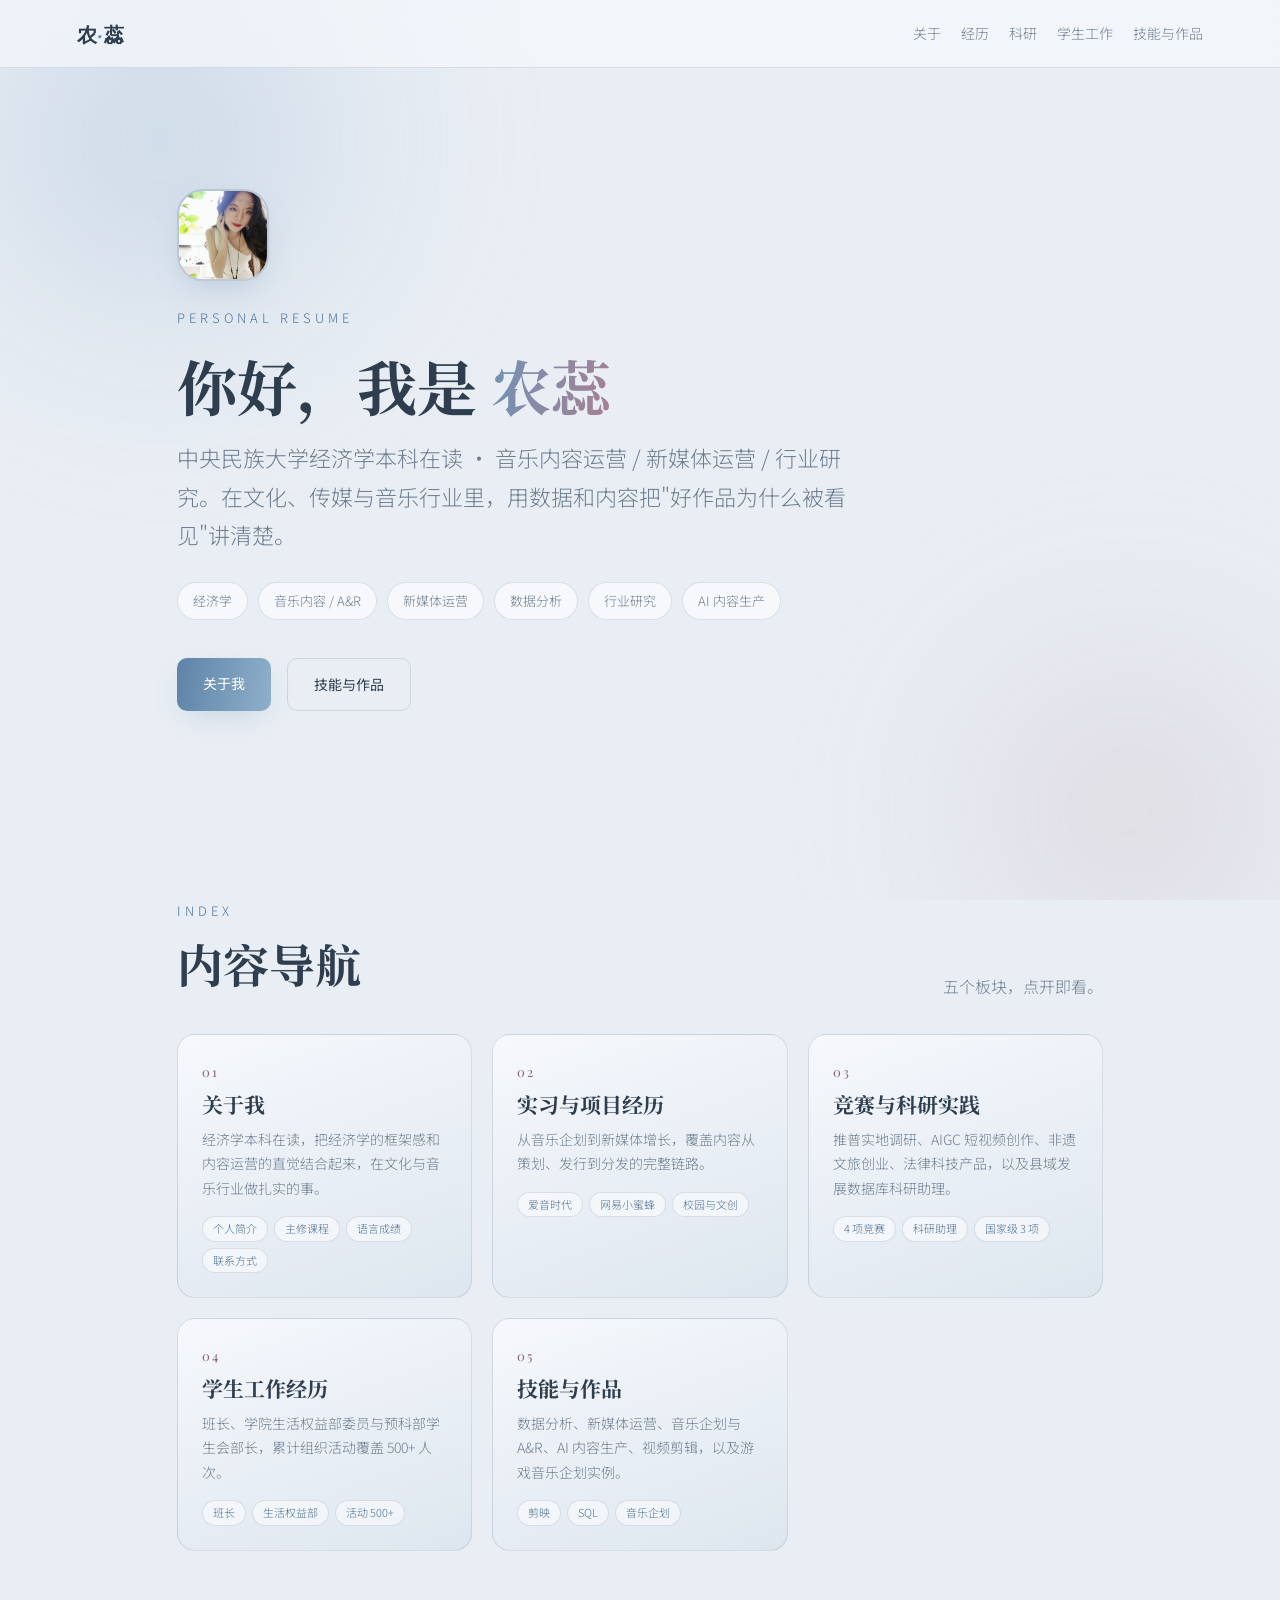
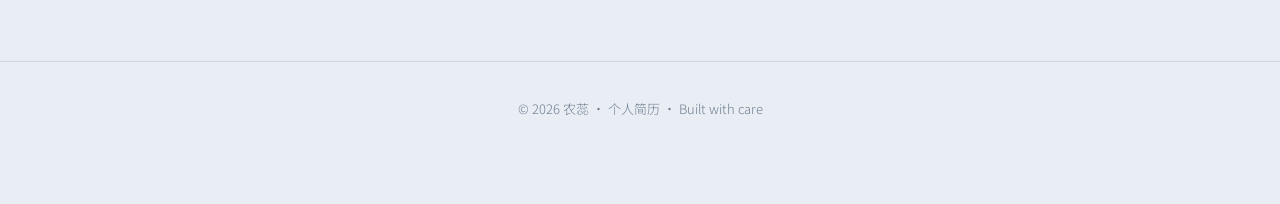
==== index.html @ e3fad0a9 "部署个人简历站 v2：5 板块多页面 + UI 修复（窄屏导航/对比度/WebP）" ====
<!DOCTYPE html>
<html lang="zh-CN">
<head>
<meta charset="UTF-8" />
<meta name="viewport" content="width=device-width, initial-scale=1.0" />
<title>农蕊 · 个人简历</title>
<meta name="description" content="农蕊的个人简历 — 经济学 / 音乐内容运营 / 新媒体与行业研究" />
<link rel="preconnect" href="https://fonts.googleapis.com" />
<link rel="preconnect" href="https://fonts.gstatic.com" crossorigin />
<link href="https://fonts.googleapis.com/css2?family=Playfair+Display:wght@600;700;800&family=Noto+Serif+SC:wght@500;700&family=Noto+Sans+SC:wght@300;400;500&display=swap" rel="stylesheet" />
<link rel="stylesheet" href="assets/style.css" />
</head>
<body>
<div class="bg-fx"><div class="blob a"></div><div class="blob b"></div></div>

<nav>
  <a class="brand" href="index.html">农<span>·</span>蕊</a>
  <div class="nav-links">
    <a href="about.html">关于</a>
    <a href="experience.html">经历</a>
    <a href="research.html">科研</a>
    <a href="student.html">学生工作</a>
    <a href="works.html">技能与作品</a>
  </div>
</nav>

<section class="hero" id="top">
  <div class="avatar"><img src="assets/avatar.jpg" alt="农蕊头像" width="92" height="92" fetchpriority="high" decoding="async" /></div>
  <div class="eyebrow">PERSONAL RESUME</div>
  <h1>你好，我是 <span class="grad">农蕊</span></h1>
  <p class="lead">中央民族大学经济学本科在读 · 音乐内容运营 / 新媒体运营 / 行业研究。在文化、传媒与音乐行业里，用数据和内容把"好作品为什么被看见"讲清楚。</p>
  <div class="tags">
    <span class="tag">经济学</span>
    <span class="tag">音乐内容 / A&amp;R</span>
    <span class="tag">新媒体运营</span>
    <span class="tag">数据分析</span>
    <span class="tag">行业研究</span>
    <span class="tag">AI 内容生产</span>
  </div>
  <div class="cta">
    <a class="btn primary" href="about.html">关于我</a>
    <a class="btn ghost" href="works.html">技能与作品</a>
  </div>
</section>

<div class="hub">
  <div class="section-top">
    <div>
      <div class="eyebrow">INDEX</div>
      <h2 class="section-title">内容导航</h2>
    </div>
    <p class="section-sub" style="margin:0;">五个板块，点开即看。</p>
  </div>

  <div class="hub-grid">
    <a class="hub-card" href="about.html">
      <div class="no">01</div>
      <h3>关于我</h3>
      <p>经济学本科在读，把经济学的框架感和内容运营的直觉结合起来，在文化与音乐行业做扎实的事。</p>
      <div class="mini"><span>个人简介</span><span>主修课程</span><span>语言成绩</span><span>联系方式</span></div>
    </a>
    <a class="hub-card" href="experience.html">
      <div class="no">02</div>
      <h3>实习与项目经历</h3>
      <p>从音乐企划到新媒体增长，覆盖内容从策划、发行到分发的完整链路。</p>
      <div class="mini"><span>爱音时代</span><span>网易小蜜蜂</span><span>校园与文创</span></div>
    </a>
    <a class="hub-card" href="research.html">
      <div class="no">03</div>
      <h3>竞赛与科研实践</h3>
      <p>推普实地调研、AIGC 短视频创作、非遗文旅创业、法律科技产品，以及县域发展数据库科研助理。</p>
      <div class="mini"><span>4 项竞赛</span><span>科研助理</span><span>国家级 3 项</span></div>
    </a>
    <a class="hub-card" href="student.html">
      <div class="no">04</div>
      <h3>学生工作经历</h3>
      <p>班长、学院生活权益部委员与预科部学生会部长，累计组织活动覆盖 500+ 人次。</p>
      <div class="mini"><span>班长</span><span>生活权益部</span><span>活动 500+</span></div>
    </a>
    <a class="hub-card" href="works.html">
      <div class="no">05</div>
      <h3>技能与作品</h3>
      <p>数据分析、新媒体运营、音乐企划与 A&amp;R、AI 内容生产、视频剪辑，以及游戏音乐企划实例。</p>
      <div class="mini"><span>剪映</span><span>SQL</span><span>音乐企划</span></div>
    </a>
  </div>
</div>

<footer>© <span id="year"></span> 农蕊 · 个人简历 · Built with care</footer>

<script>
  document.getElementById('year').textContent = new Date().getFullYear();
  const io = new IntersectionObserver((entries) => {
    entries.forEach(e => {
      if (e.isIntersecting) {
        e.target.classList.add('in');
        e.target.querySelectorAll('.bar i').forEach(b => b.style.width = b.dataset.w + '%');
        io.unobserve(e.target);
      }
    });
  }, { threshold: 0.12 });
  document.querySelectorAll('.reveal').forEach(el => io.observe(el));
</script>
</body>
</html>
---- assets/style.css ----
:root {
  --bg: #e9eef4;
  --bg-2: #dde6ef;
  --surface: #f6f8fc;
  --surface-2: #e6eef5;
  --line: rgba(70, 95, 120, 0.16);
  --text: #2f3e4e;
  --muted: #6e7e90;
  --accent: #6f93b4;
  --accent-2: #a87f93;
  /* 小字专用加深色：与浅底对比 ≥4.5:1（WCAG AA），只用于 ≤14px 的文字 */
  --accent-ink: #4f7395;
  --accent-2-ink: #8a6379;
  --glow: rgba(111, 147, 180, 0.35);
  --maxw: 1080px;
}
* { box-sizing: border-box; margin: 0; padding: 0; }
html { scroll-behavior: smooth; }
body {
  font-family: "Noto Sans SC", system-ui, -apple-system, "Segoe UI", sans-serif;
  background: var(--bg);
  color: var(--text);
  line-height: 1.75;
  font-weight: 300;
  overflow-x: hidden;
}
::selection { background: var(--accent); color: #ffffff; }
noscript .reveal { opacity: 1 !important; transform: none !important; }

.bg-fx { position: fixed; inset: 0; z-index: -1; overflow: hidden; }
.blob { position: absolute; border-radius: 50%; filter: blur(90px); opacity: 0.5; }
.blob.a { width: 520px; height: 520px; background: radial-gradient(circle, #9db8d4, transparent 70%); top: -120px; left: -100px; animation: float1 16s ease-in-out infinite; }
.blob.b { width: 460px; height: 460px; background: radial-gradient(circle, #cbb4c0, transparent 70%); bottom: -140px; right: -80px; opacity: 0.45; animation: float2 19s ease-in-out infinite; }
@keyframes float1 { 0%,100% { transform: translate(0,0); } 50% { transform: translate(60px, 40px); } }
@keyframes float2 { 0%,100% { transform: translate(0,0); } 50% { transform: translate(-50px, -40px); } }

nav {
  position: fixed; top: 0; left: 0; right: 0; z-index: 50;
  display: flex; align-items: center; justify-content: space-between;
  padding: 16px 6vw; backdrop-filter: blur(14px);
  background: rgba(246, 248, 252, 0.7); border-bottom: 1px solid var(--line);
}
.brand { font-family: "Playfair Display", serif; font-weight: 700; font-size: 20px; letter-spacing: 0.5px; text-decoration: none; color: var(--text); }
.brand span { color: var(--accent); }
.nav-links { display: flex; gap: 20px; flex-wrap: wrap; }
.nav-links a { color: var(--muted); text-decoration: none; font-size: 14px; transition: color .25s; }
.nav-links a:hover { color: var(--text); }
.nav-links a.active { color: var(--accent-ink); font-weight: 500; }

section { padding: 100px 6vw; max-width: var(--maxw); margin: 0 auto; }
.eyebrow { font-size: 13px; letter-spacing: 4px; text-transform: uppercase; color: var(--accent-ink); margin-bottom: 14px; }
h1, h2, h3 { font-family: "Playfair Display", "Noto Serif SC", serif; font-weight: 700; line-height: 1.2; }

.hero { min-height: 100vh; display: flex; flex-direction: column; justify-content: center; max-width: var(--maxw); }
.hero .avatar {
  width: 92px; height: 92px; border-radius: 26px; overflow: hidden;
  margin-bottom: 26px; box-shadow: 0 12px 30px -10px var(--glow);
  border: 2px solid rgba(70,95,120,0.2);
}
.hero .avatar img { width: 100%; height: 100%; object-fit: cover; display: block; }
.hero h1 { font-size: clamp(38px, 5.5vw, 60px); margin: 6px 0 16px; }
.hero h1 .grad { background: linear-gradient(100deg, var(--accent), var(--accent-2)); -webkit-background-clip: text; background-clip: text; color: transparent; }
.hero .lead { font-size: clamp(16px, 2.4vw, 22px); color: var(--muted); max-width: 680px; }
.hero .tags { display: flex; flex-wrap: wrap; gap: 10px; margin-top: 28px; }
.tag { border: 1px solid var(--line); padding: 7px 15px; border-radius: 999px; font-size: 13px; color: var(--muted); background: var(--surface); }
.cta { margin-top: 38px; display: flex; gap: 16px; flex-wrap: wrap; }
.btn { padding: 13px 26px; border-radius: 10px; text-decoration: none; font-size: 14px; font-weight: 400; transition: transform .2s, box-shadow .2s; display: inline-block; }
.btn.primary { background: linear-gradient(100deg, #5d83a6, #8fb0cc); color: #ffffff; box-shadow: 0 10px 30px -10px var(--glow); }
.btn.primary:hover { transform: translateY(-2px); box-shadow: 0 16px 40px -12px var(--glow); }
.btn.ghost { border: 1px solid var(--line); color: var(--text); }
.btn.ghost:hover { border-color: var(--accent); }

h2.section-title { font-size: clamp(30px, 5vw, 46px); margin-bottom: 8px; }
.section-sub { color: var(--muted); margin-bottom: 44px; max-width: 660px; }

/* ---------- 子页面容器 ---------- */
.inner { padding: 128px 6vw 100px; }
.inner-head { max-width: 780px; margin-bottom: 48px; }
.back-home { display: inline-flex; align-items: center; gap: 8px; margin-bottom: 26px; font-size: 13px; color: var(--muted); text-decoration: none; }
.back-home:hover { color: var(--accent-ink); }

/* ---------- 主界面入口卡片 ---------- */
.hub {
  max-width: var(--maxw); margin: 0 auto; padding: 0 6vw 110px;
}
.hub .section-top { display: flex; align-items: flex-end; justify-content: space-between; gap: 20px; flex-wrap: wrap; margin-bottom: 34px; }
.hub-grid { display: grid; grid-template-columns: repeat(auto-fill, minmax(285px, 1fr)); gap: 20px; }
.hub-card {
  display: block; text-decoration: none; color: inherit;
  background: linear-gradient(160deg, var(--surface), var(--bg-2));
  border: 1px solid var(--line); border-radius: 18px; padding: 26px 24px 24px;
  transition: transform .28s cubic-bezier(.2,.7,.3,1), border-color .28s, box-shadow .28s;
  position: relative; overflow: hidden;
}
.hub-card::after {
  content: "→"; position: absolute; right: 22px; top: 22px;
  color: var(--accent); font-size: 20px; opacity: 0; transform: translateX(-8px);
  transition: opacity .28s, transform .28s;
}
.hub-card:hover { transform: translateY(-6px); border-color: var(--accent); box-shadow: 0 20px 44px -26px var(--glow); }
.hub-card:hover::after { opacity: 1; transform: translateX(0); }
.hub-card .no { font-family: "Playfair Display", serif; font-size: 13px; color: var(--accent-2-ink); letter-spacing: 2px; }
.hub-card h3 { font-size: 21px; margin: 8px 0 10px; }
.hub-card p { font-size: 14px; color: var(--muted); }
.hub-card .mini { display: flex; gap: 6px; flex-wrap: wrap; margin-top: 16px; }
.hub-card .mini span { font-size: 11px; color: var(--accent-ink); border: 1px solid var(--line); padding: 2px 10px; border-radius: 999px; background: rgba(255,255,255,.5); }

/* ---------- 关于 ---------- */
.about-grid { display: grid; grid-template-columns: 1.5fr 1fr; gap: 40px; align-items: start; }
.about-grid p { color: var(--text); }
.about-grid p + p { margin-top: 16px; }
.stat-card { background: var(--surface); border: 1px solid var(--line); border-radius: 16px; padding: 24px; }
.stat { display: flex; justify-content: space-between; padding: 12px 0; border-bottom: 1px solid var(--line); gap: 12px; }
.stat:last-child { border-bottom: none; }
.stat .k { color: var(--muted); font-size: 14px; white-space: nowrap; }
.stat .v { font-weight: 500; text-align: right; }

/* ---------- 通用小标题 / 行动条 ---------- */
.block-title { font-family: "Playfair Display", "Noto Serif SC", serif; font-size: clamp(20px, 2.6vw, 26px); font-weight: 700; margin: 56px 0 18px; }
.links { display: flex; gap: 16px; flex-wrap: wrap; margin-top: 20px; }
.line { color: var(--muted); font-size: 14px; margin-top: 18px; }

/* ---------- 时间线 ---------- */
.timeline { position: relative; padding-left: 28px; }
.timeline::before { content: ""; position: absolute; left: 7px; top: 6px; bottom: 6px; width: 2px; background: linear-gradient(var(--accent), transparent); }
.item { position: relative; padding-bottom: 34px; }
.item::before { content: ""; position: absolute; left: -25px; top: 6px; width: 12px; height: 12px; border-radius: 50%; background: var(--accent); box-shadow: 0 0 0 4px var(--bg); }
.item .meta { color: var(--accent-2-ink); font-size: 13px; letter-spacing: 1px; }
.item h3 { font-size: 21px; margin: 6px 0 2px; }
.item .org { color: var(--muted); font-size: 14px; margin-bottom: 12px; }
.item ul { list-style: none; }
.item ul li { color: var(--text); font-size: 15px; padding-left: 18px; position: relative; margin-bottom: 8px; }
.item ul li::before { content: "▹"; position: absolute; left: 0; color: var(--accent); }

.pill-row { display: flex; gap: 8px; flex-wrap: wrap; margin-top: 12px; }
.pill { font-size: 12px; color: var(--accent-2-ink); border: 1px solid var(--line); padding: 3px 12px; border-radius: 999px; }

/* ---------- 作品展示 ---------- */
.work-show { margin-top: 16px; }
.work-gallery { display: grid; grid-template-columns: repeat(3, 1fr); gap: 10px; }
.work-gallery img { width: 100%; height: 130px; object-fit: cover; border-radius: 10px; border: 1px solid var(--line); cursor: zoom-in; transition: transform .25s, border-color .25s; }
.work-gallery img:hover { transform: scale(1.04); border-color: var(--accent); }
.work-file { display: inline-flex; align-items: center; gap: 8px; margin-top: 12px; padding: 10px 18px; border: 1px solid var(--line); border-radius: 10px; color: var(--text); text-decoration: none; font-size: 14px; transition: border-color .25s, transform .2s, box-shadow .25s; }
.work-file:hover { border-color: var(--accent); transform: translateY(-2px); box-shadow: 0 10px 24px -12px var(--glow); }
.work-file .ic { font-size: 18px; color: var(--accent); }
.work-video { width: 100%; max-width: 380px; border-radius: 12px; border: 1px solid var(--line); margin-top: 12px; display: block; }
.work-cap { color: var(--muted); font-size: 13px; margin-top: 8px; }

.proj-grid { display: grid; grid-template-columns: repeat(2, 1fr); gap: 20px; }
.proj { background: linear-gradient(160deg, var(--surface), var(--bg-2)); border: 1px solid var(--line); border-radius: 16px; padding: 24px; transition: transform .25s, border-color .25s; }
.proj:hover { transform: translateY(-4px); border-color: var(--accent); }
.proj h3 { font-size: 19px; margin-bottom: 10px; }
.proj p { color: var(--text); font-size: 14px; }

.skill-grid { display: grid; grid-template-columns: repeat(2, 1fr); gap: 22px; }
.skill { background: var(--surface); border: 1px solid var(--line); border-radius: 14px; padding: 20px; }
.skill .top { display: flex; justify-content: space-between; margin-bottom: 12px; gap: 10px; }
.skill .top b { font-weight: 500; }
.skill .top span { color: var(--accent-ink); font-size: 13px; white-space: nowrap; }
.bar { height: 7px; border-radius: 999px; background: var(--surface-2); overflow: hidden; }
.bar i { display: block; height: 100%; width: 0; border-radius: 999px; background: linear-gradient(90deg, var(--accent), var(--accent-2)); transition: width 1.2s ease; }

.awards { display: grid; grid-template-columns: repeat(3, 1fr); gap: 18px; }
.award { background: var(--surface); border: 1px solid var(--line); border-radius: 14px; padding: 22px; }
.award .t { color: var(--accent-2-ink); font-size: 12px; letter-spacing: 1px; margin-bottom: 8px; }
.award p { font-size: 15px; color: var(--text); }

.contact { text-align: center; }
.contact h2 { font-size: clamp(32px, 6vw, 56px); }
.contact .links { display: flex; gap: 16px; justify-content: center; flex-wrap: wrap; margin-top: 30px; }
.contact .line { color: var(--muted); margin-top: 18px; font-size: 14px; }

footer { text-align: center; padding: 36px 24px 84px; color: var(--muted); font-size: 13px; border-top: 1px solid var(--line); }

.reveal { opacity: 0; transform: translateY(26px); transition: opacity .7s ease, transform .7s ease; }
.reveal.in { opacity: 1; transform: none; }

@media (max-width: 820px) {
  /* 窄屏：顶部导航变底部标签条，五个板块随时可跳，不用只靠「返回主界面」 */
  .nav-links {
    display: flex;
    position: fixed;
    left: 0; right: 0; bottom: 0;
    gap: 4px;
    padding: 8px 6px calc(8px + env(safe-area-inset-bottom, 0px));
    background: rgba(246, 248, 252, 0.94);
    backdrop-filter: blur(14px);
    border-top: 1px solid var(--line);
  }
  .nav-links a { flex: 1; text-align: center; font-size: 11px; padding: 6px 2px; }
  .about-grid, .skill-grid, .proj-grid, .awards { grid-template-columns: 1fr; }
  section { padding: 80px 7vw; }
  .inner { padding: 104px 7vw 80px; }
  .hero { min-height: 88vh; }
}

/* 系统开启「减少动态效果」时，关掉浮动、入场位移与进度条过渡 */
@media (prefers-reduced-motion: reduce) {
  .blob { animation: none; }
  .bar i, .btn, .hub-card, .proj, .work-gallery img { transition: none; }
  .reveal { opacity: 1; transform: none; transition: none; }
  .btn.primary:hover, .hub-card:hover, .proj:hover { transform: none; }
  html { scroll-behavior: auto; }
}
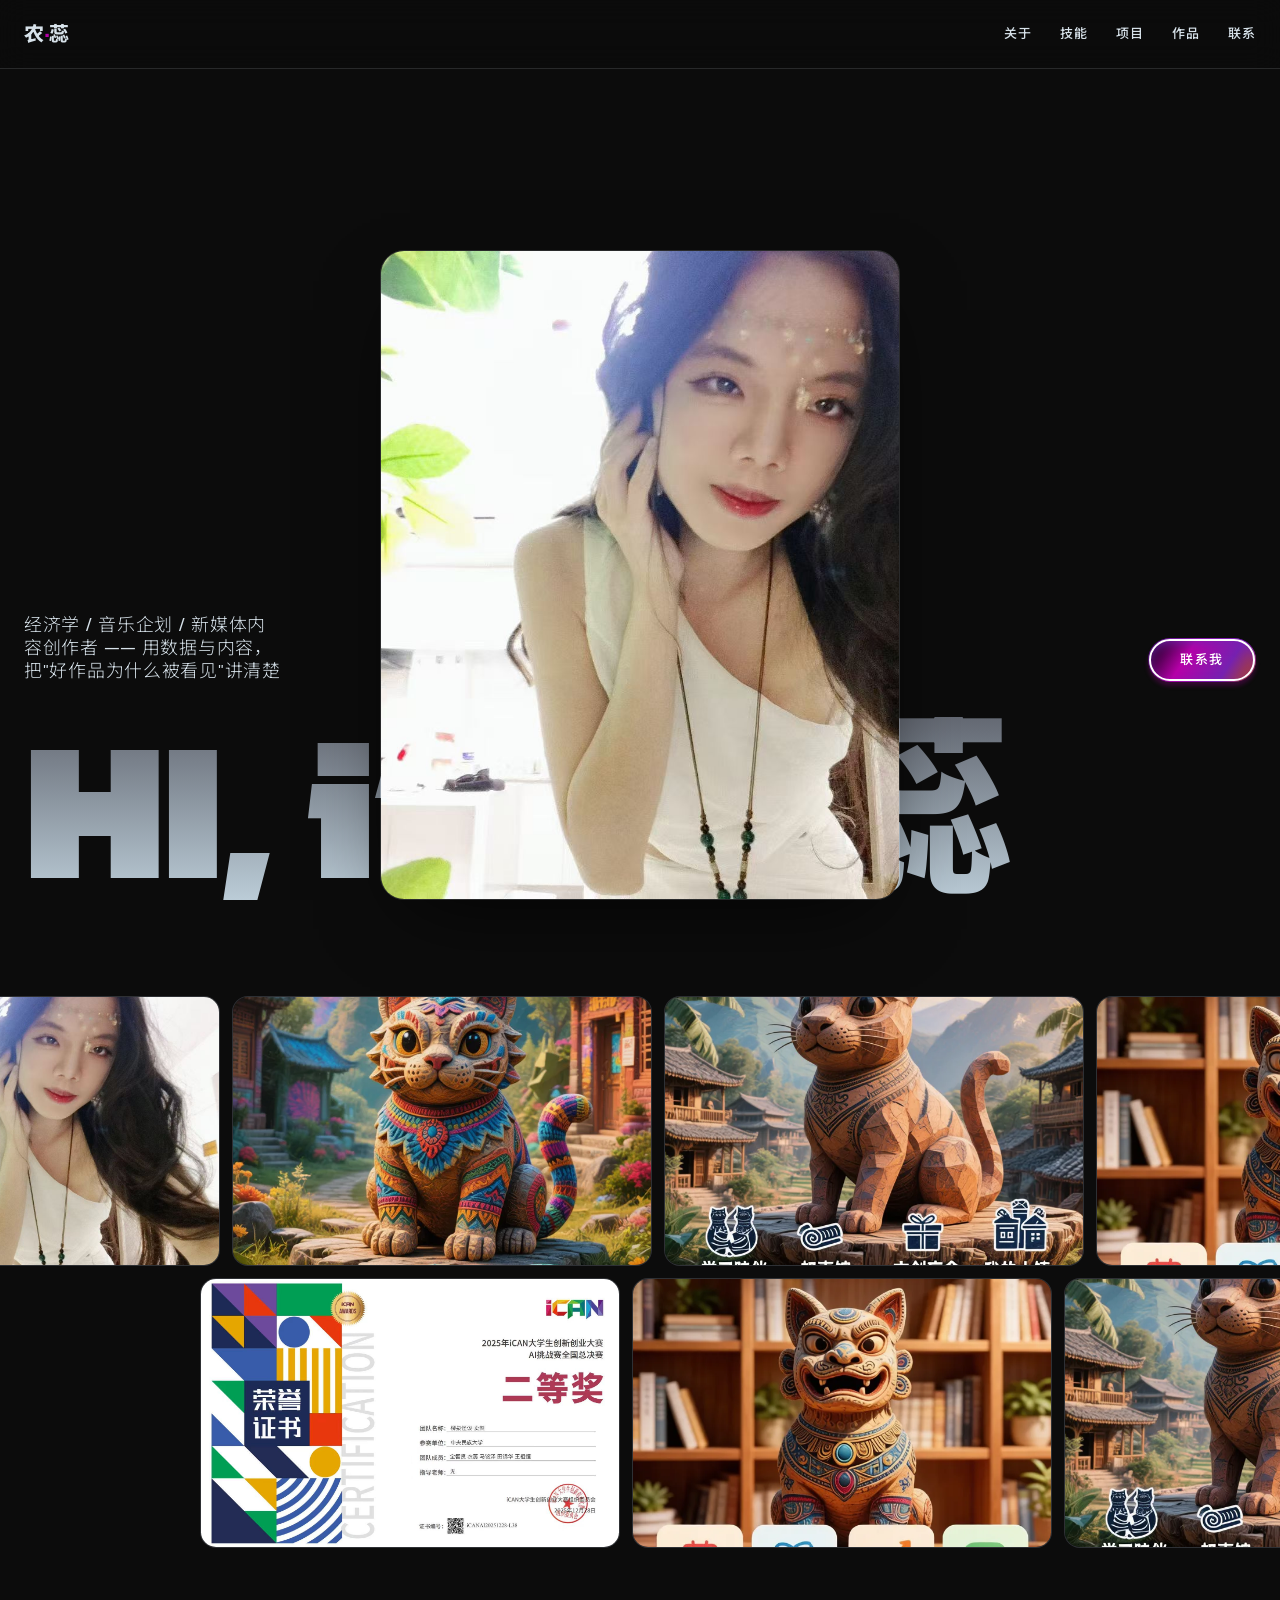
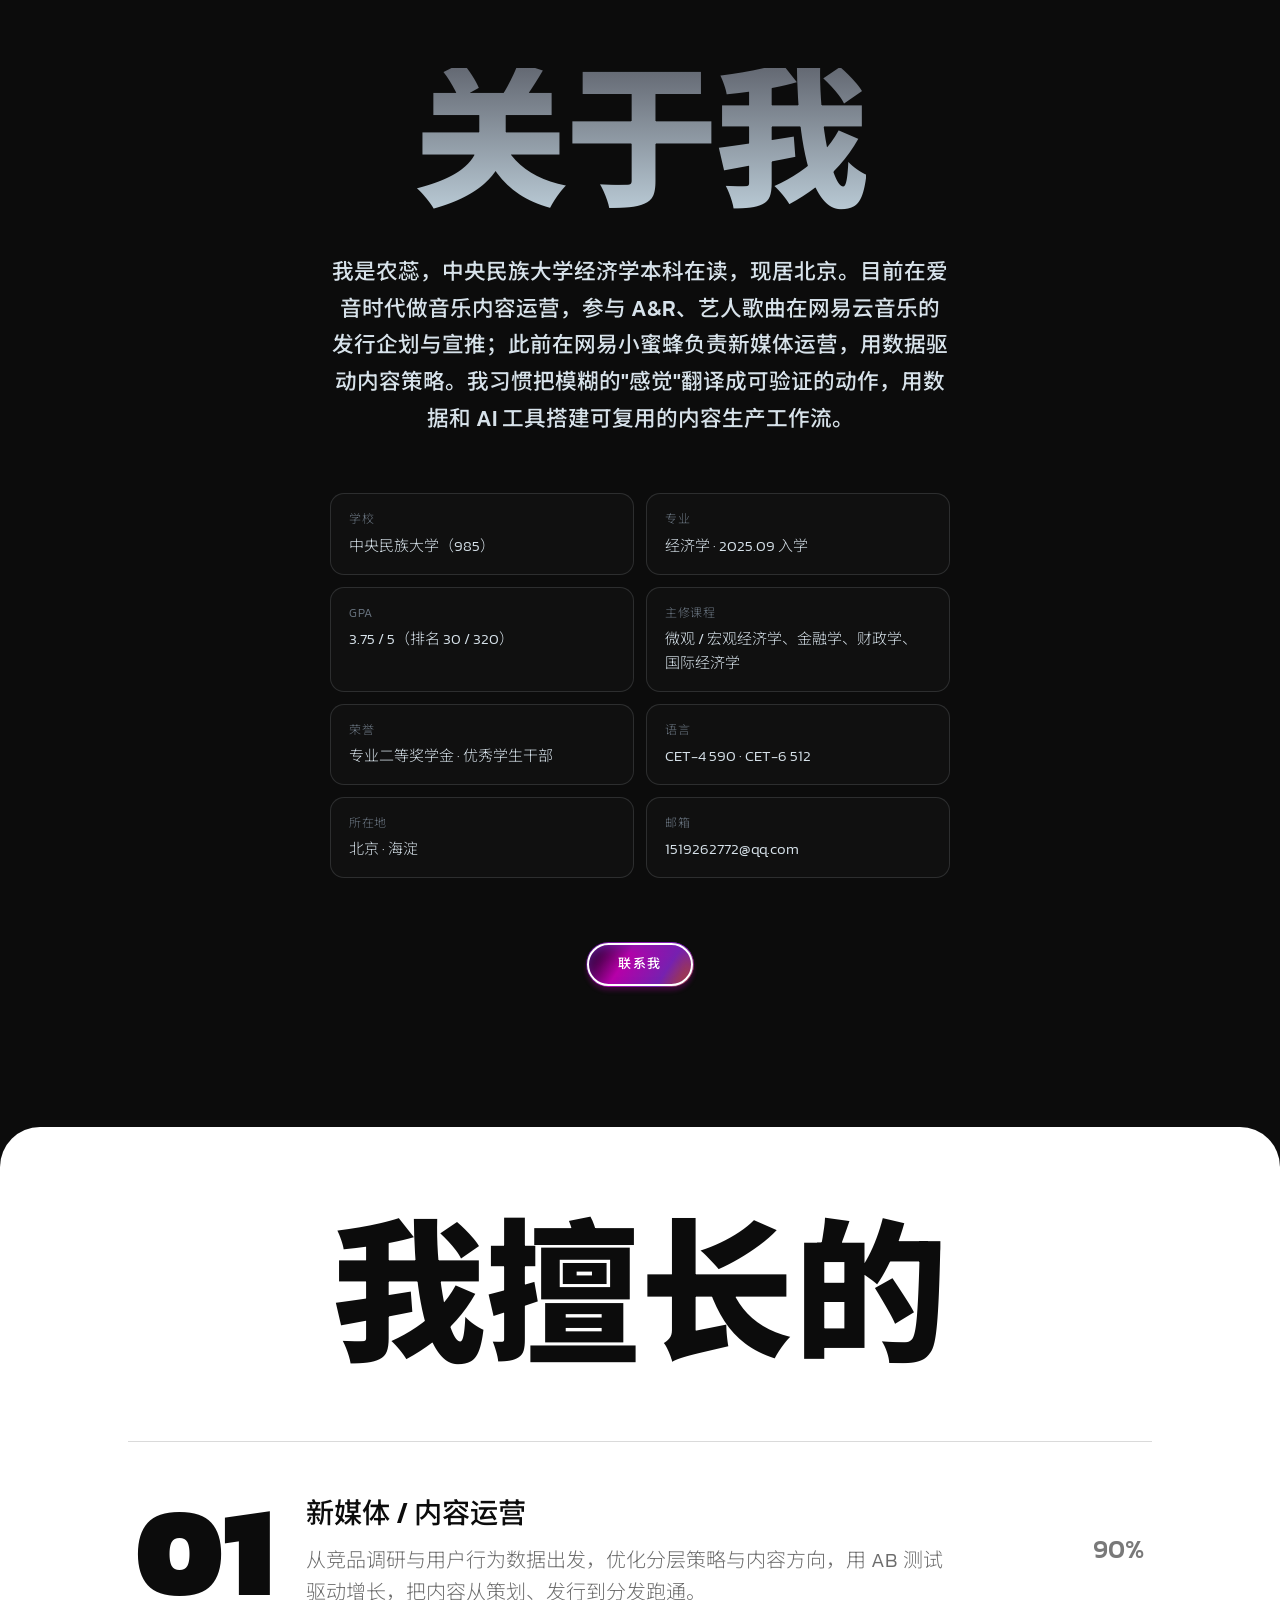
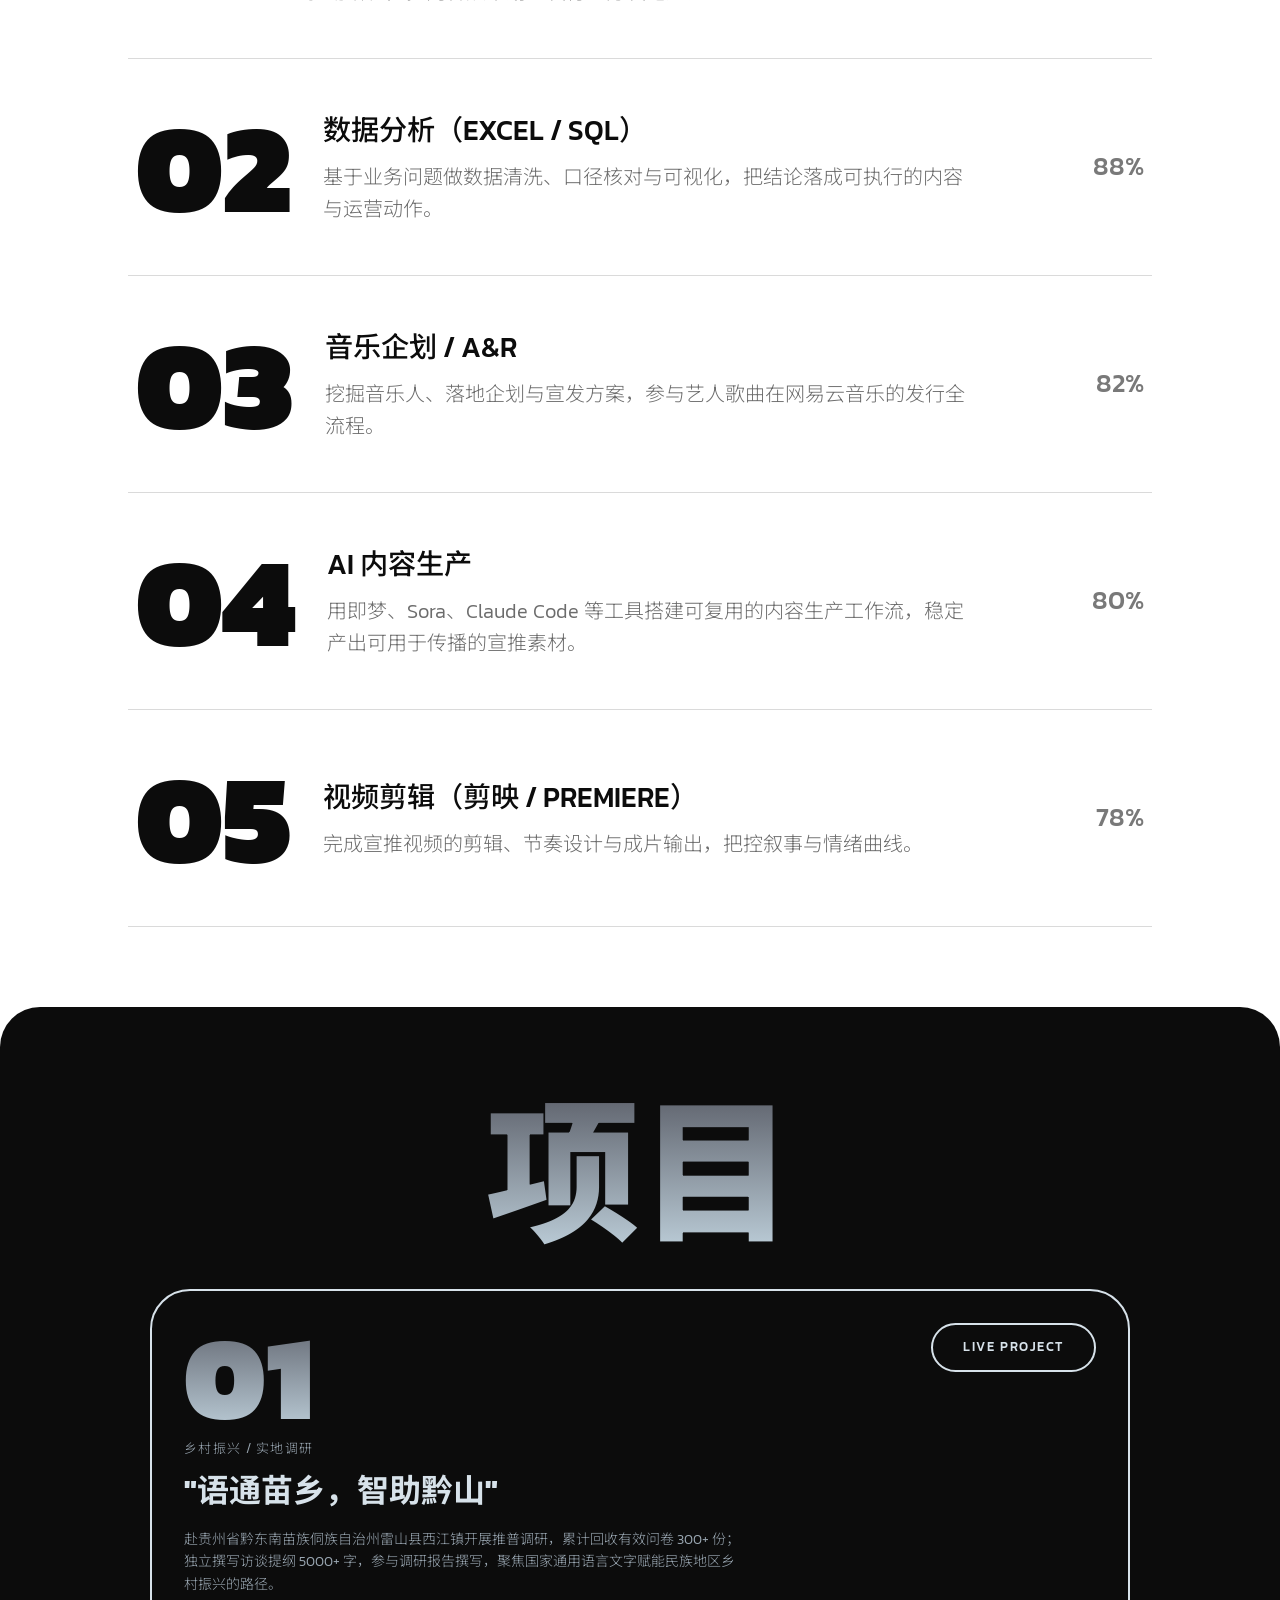
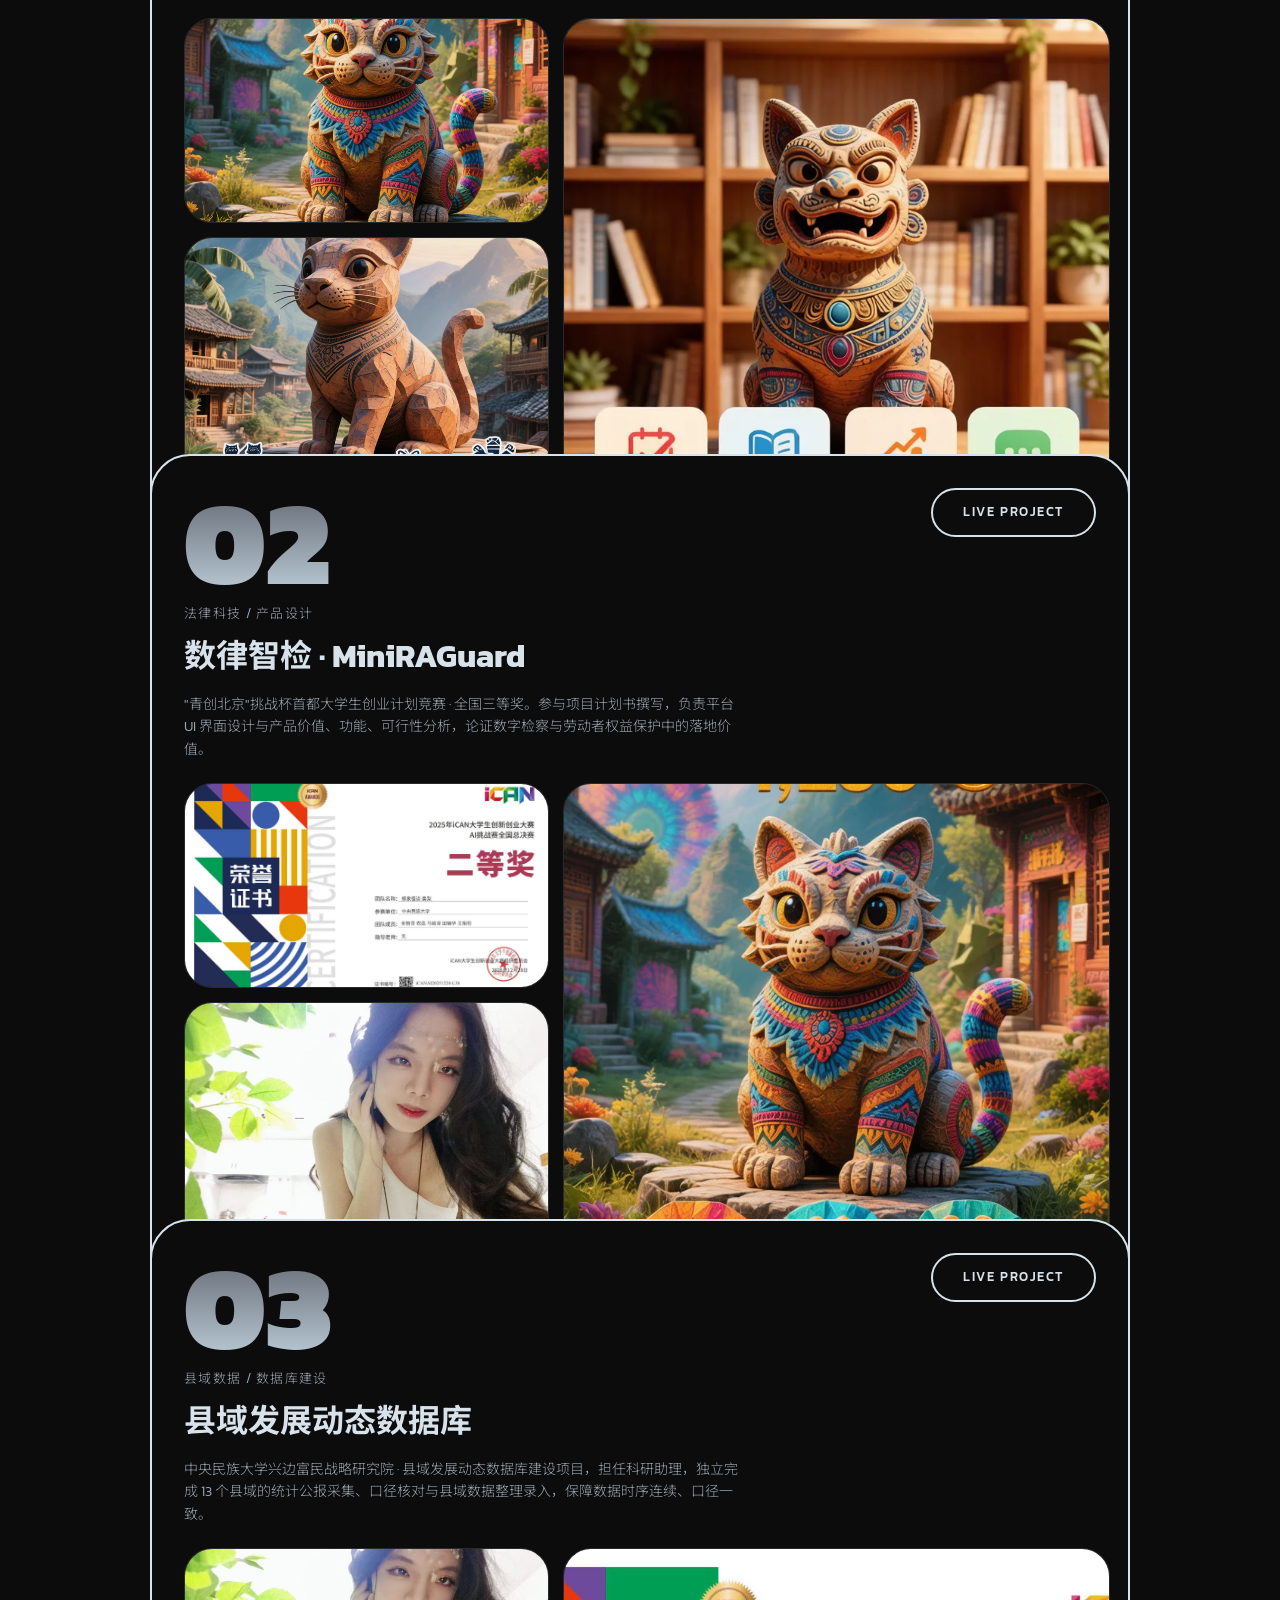
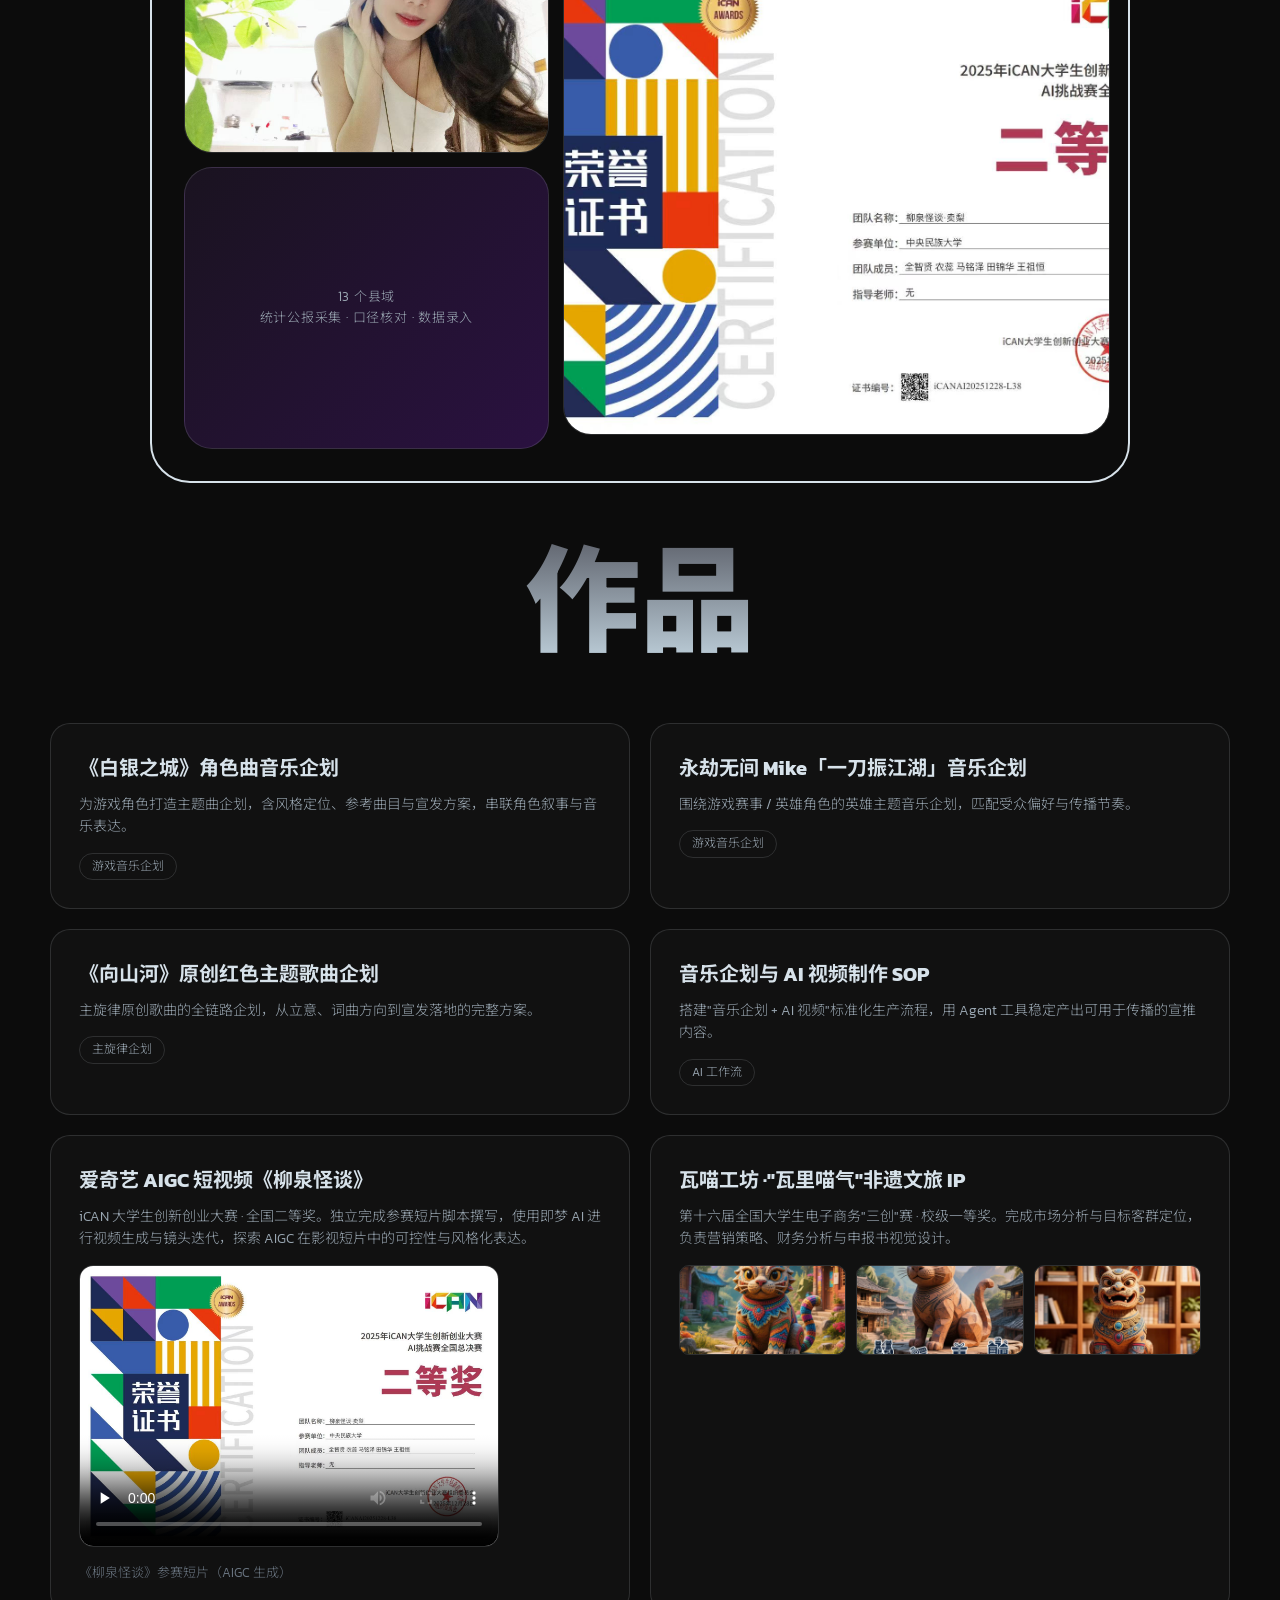
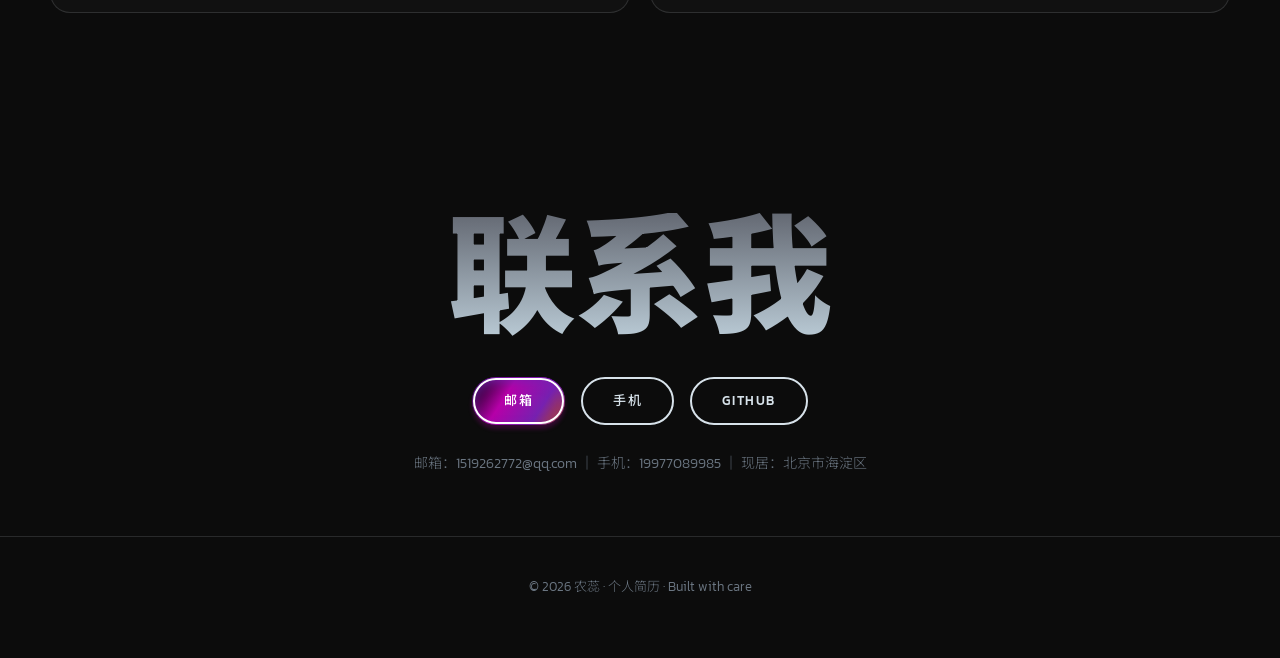
==== commit 471d202f: "sync index.html" ====
--- a/index.html
+++ b/index.html
@@ -3,103 +3,277 @@
 <head>
 <meta charset="UTF-8" />
 <meta name="viewport" content="width=device-width, initial-scale=1.0" />
-<title>农蕊 · 个人简历</title>
-<meta name="description" content="农蕊的个人简历 — 经济学 / 音乐内容运营 / 新媒体与行业研究" />
+<title>农蕊 · 个人简历 — 经济学 / 音乐企划 / 内容创作者</title>
+<meta name="description" content="农蕊 — 中央民族大学经济学本科在读，音乐内容运营 / 新媒体运营 / 行业研究。把数据、内容与文化、音乐行业连接起来。" />
 <link rel="preconnect" href="https://fonts.googleapis.com" />
 <link rel="preconnect" href="https://fonts.gstatic.com" crossorigin />
-<link href="https://fonts.googleapis.com/css2?family=Playfair+Display:wght@600;700;800&family=Noto+Serif+SC:wght@500;700&family=Noto+Sans+SC:wght@300;400;500&display=swap" rel="stylesheet" />
+<link href="https://fonts.googleapis.com/css2?family=Kanit:wght@300;400;500;600;700;800;900&family=Noto+Sans+SC:wght@300;400;500;700&display=swap" rel="stylesheet" />
 <link rel="stylesheet" href="assets/style.css" />
 </head>
 <body>
-<div class="bg-fx"><div class="blob a"></div><div class="blob b"></div></div>
-
+
+<!-- ===== 导航 ===== -->
 <nav>
-  <a class="brand" href="index.html">农<span>·</span>蕊</a>
+  <a class="brand" href="#top">农<span>·</span>蕊</a>
   <div class="nav-links">
-    <a href="about.html">关于</a>
-    <a href="experience.html">经历</a>
-    <a href="research.html">科研</a>
-    <a href="student.html">学生工作</a>
-    <a href="works.html">技能与作品</a>
+    <a href="#about">关于</a>
+    <a href="#skills">技能</a>
+    <a href="#projects">项目</a>
+    <a href="#works">作品</a>
+    <a href="#contact">联系</a>
   </div>
 </nav>
 
-<section class="hero" id="top">
-  <div class="avatar"><img src="assets/avatar.jpg" alt="农蕊头像" width="92" height="92" fetchpriority="high" decoding="async" /></div>
-  <div class="eyebrow">PERSONAL RESUME</div>
-  <h1>你好，我是 <span class="grad">农蕊</span></h1>
-  <p class="lead">中央民族大学经济学本科在读 · 音乐内容运营 / 新媒体运营 / 行业研究。在文化、传媒与音乐行业里，用数据和内容把"好作品为什么被看见"讲清楚。</p>
-  <div class="tags">
-    <span class="tag">经济学</span>
-    <span class="tag">音乐内容 / A&amp;R</span>
-    <span class="tag">新媒体运营</span>
-    <span class="tag">数据分析</span>
-    <span class="tag">行业研究</span>
-    <span class="tag">AI 内容生产</span>
-  </div>
-  <div class="cta">
-    <a class="btn primary" href="about.html">关于我</a>
-    <a class="btn ghost" href="works.html">技能与作品</a>
-  </div>
-</section>
-
-<div class="hub">
-  <div class="section-top">
-    <div>
-      <div class="eyebrow">INDEX</div>
-      <h2 class="section-title">内容导航</h2>
-    </div>
-    <p class="section-sub" style="margin:0;">五个板块，点开即看。</p>
-  </div>
-
-  <div class="hub-grid">
-    <a class="hub-card" href="about.html">
-      <div class="no">01</div>
-      <h3>关于我</h3>
-      <p>经济学本科在读，把经济学的框架感和内容运营的直觉结合起来，在文化与音乐行业做扎实的事。</p>
-      <div class="mini"><span>个人简介</span><span>主修课程</span><span>语言成绩</span><span>联系方式</span></div>
-    </a>
-    <a class="hub-card" href="experience.html">
-      <div class="no">02</div>
-      <h3>实习与项目经历</h3>
-      <p>从音乐企划到新媒体增长，覆盖内容从策划、发行到分发的完整链路。</p>
-      <div class="mini"><span>爱音时代</span><span>网易小蜜蜂</span><span>校园与文创</span></div>
-    </a>
-    <a class="hub-card" href="research.html">
-      <div class="no">03</div>
-      <h3>竞赛与科研实践</h3>
-      <p>推普实地调研、AIGC 短视频创作、非遗文旅创业、法律科技产品，以及县域发展数据库科研助理。</p>
-      <div class="mini"><span>4 项竞赛</span><span>科研助理</span><span>国家级 3 项</span></div>
-    </a>
-    <a class="hub-card" href="student.html">
-      <div class="no">04</div>
-      <h3>学生工作经历</h3>
-      <p>班长、学院生活权益部委员与预科部学生会部长，累计组织活动覆盖 500+ 人次。</p>
-      <div class="mini"><span>班长</span><span>生活权益部</span><span>活动 500+</span></div>
-    </a>
-    <a class="hub-card" href="works.html">
-      <div class="no">05</div>
-      <h3>技能与作品</h3>
-      <p>数据分析、新媒体运营、音乐企划与 A&amp;R、AI 内容生产、视频剪辑，以及游戏音乐企划实例。</p>
-      <div class="mini"><span>剪映</span><span>SQL</span><span>音乐企划</span></div>
-    </a>
-  </div>
-</div>
+<!-- ===== HERO ===== -->
+<header class="hero" id="top">
+  <div class="hero-bottom">
+    <p class="hero-tagline fade" data-fade data-delay="0.35" data-y="20">
+      经济学 / 音乐企划 / 新媒体内容创作者 —— 用数据与内容，把"好作品为什么被看见"讲清楚
+    </p>
+    <a class="contact-btn fade" data-fade data-delay="0.5" data-y="20" href="#contact">联系我</a>
+  </div>
+
+  <div class="hero-portrait fade" data-fade data-delay="0.6" data-y="30">
+    <div class="magnet" data-magnet data-padding="150" data-strength="3">
+      <img src="assets/avatar.jpg" alt="农蕊头像" loading="eager" decoding="async" />
+    </div>
+  </div>
+
+  <h1 class="hero-heading fade" data-fade data-delay="0.15" data-y="40">Hi, <span class="apost">i’m</span> 农蕊</h1>
+</header>
+
+<!-- ===== MARQUEE ===== -->
+<section class="marquee" aria-hidden="true">
+  <div class="row" data-marquee="right">
+    <div class="tile"><img src="assets/avatar.jpg" loading="lazy" alt="" /></div>
+    <div class="tile"><img src="assets/works/wamiao1.webp" loading="lazy" alt="" /></div>
+    <div class="tile"><img src="assets/works/wamiao2.webp" loading="lazy" alt="" /></div>
+    <div class="tile"><img src="assets/works/wamiao3.webp" loading="lazy" alt="" /></div>
+    <div class="tile"><img src="assets/works/liuquan_cover.jpg" loading="lazy" alt="" /></div>
+  </div>
+  <div class="row" data-marquee="left">
+    <div class="tile"><img src="assets/works/liuquan_cover.jpg" loading="lazy" alt="" /></div>
+    <div class="tile"><img src="assets/works/wamiao3.webp" loading="lazy" alt="" /></div>
+    <div class="tile"><img src="assets/works/wamiao2.webp" loading="lazy" alt="" /></div>
+    <div class="tile"><img src="assets/works/wamiao1.webp" loading="lazy" alt="" /></div>
+    <div class="tile"><img src="assets/avatar.jpg" loading="lazy" alt="" /></div>
+  </div>
+</section>
+
+<!-- ===== 关于我 ===== -->
+<section class="about" id="about">
+  <!-- 四角装饰（提示词里的 3D 图标） -->
+  <img class="deco tl" src="https://shrug-person-78902957.figma.site/_components/v2/ebb2b8f25d8e24d5f0a5ca8af4c950de81aa2fd7/moon_icon.11395d36.png" loading="lazy" alt="" onerror="this.style.display='none'" />
+  <img class="deco bl" src="https://shrug-person-78902957.figma.site/_components/v2/ebb2b8f25d8e24d5f0a5ca8af4c950de81aa2fd7/p59_1.4659672e.png" loading="lazy" alt="" onerror="this.style.display='none'" />
+  <img class="deco tr" src="https://shrug-person-78902957.figma.site/_components/v2/ebb2b8f25d8e24d5f0a5ca8af4c950de81aa2fd7/lego_icon-1.703bb594.png" loading="lazy" alt="" onerror="this.style.display='none'" />
+  <img class="deco br" src="https://shrug-person-78902957.figma.site/_components/v2/ebb2b8f25d8e24d5f0a5ca8af4c950de81aa2fd7/Group_134-1.2e04f3ce.png" loading="lazy" alt="" onerror="this.style.display='none'" />
+
+  <h2 class="hero-heading fade" data-fade data-y="40">关于我</h2>
+
+  <div class="about-body">
+    <p class="anim-text" data-anim>我是农蕊，中央民族大学经济学本科在读，现居北京。目前在爱音时代做音乐内容运营，参与 A&amp;R、艺人歌曲在网易云音乐的发行企划与宣推；此前在网易小蜜蜂负责新媒体运营，用数据驱动内容策略。我习惯把模糊的"感觉"翻译成可验证的动作，用数据和 AI 工具搭建可复用的内容生产工作流。</p>
+
+    <div class="stat-grid fade" data-fade data-delay="0.1">
+      <div class="stat"><div class="k">学校</div><div class="v">中央民族大学（985）</div></div>
+      <div class="stat"><div class="k">专业</div><div class="v">经济学 · 2025.09 入学</div></div>
+      <div class="stat"><div class="k">GPA</div><div class="v">3.75 / 5（排名 30 / 320）</div></div>
+      <div class="stat"><div class="k">主修课程</div><div class="v">微观 / 宏观经济学、金融学、财政学、国际经济学</div></div>
+      <div class="stat"><div class="k">荣誉</div><div class="v">专业二等奖学金 · 优秀学生干部</div></div>
+      <div class="stat"><div class="k">语言</div><div class="v">CET-4 590 · CET-6 512</div></div>
+      <div class="stat"><div class="k">所在地</div><div class="v">北京 · 海淀</div></div>
+      <div class="stat"><div class="k">邮箱</div><div class="v">1519262772@qq.com</div></div>
+    </div>
+
+    <div class="btn-wrap fade" data-fade data-delay="0.2">
+      <a class="contact-btn" href="#contact">联系我</a>
+    </div>
+  </div>
+</section>
+
+<!-- ===== 我擅长的（白底服务区） ===== -->
+<section class="services" id="skills">
+  <h2 class="fade" data-fade>我擅长的</h2>
+  <div class="svc-list">
+    <div class="svc fade" data-fade data-delay="0">
+      <div class="num">01</div>
+      <div class="body">
+        <div class="name">新媒体 / 内容运营</div>
+        <div class="desc">从竞品调研与用户行为数据出发，优化分层策略与内容方向，用 AB 测试驱动增长，把内容从策划、发行到分发跑通。</div>
+      </div>
+      <div class="pct">90%</div>
+    </div>
+    <div class="svc fade" data-fade data-delay="0.1">
+      <div class="num">02</div>
+      <div class="body">
+        <div class="name">数据分析（Excel / SQL）</div>
+        <div class="desc">基于业务问题做数据清洗、口径核对与可视化，把结论落成可执行的内容与运营动作。</div>
+      </div>
+      <div class="pct">88%</div>
+    </div>
+    <div class="svc fade" data-fade data-delay="0.2">
+      <div class="num">03</div>
+      <div class="body">
+        <div class="name">音乐企划 / A&amp;R</div>
+        <div class="desc">挖掘音乐人、落地企划与宣发方案，参与艺人歌曲在网易云音乐的发行全流程。</div>
+      </div>
+      <div class="pct">82%</div>
+    </div>
+    <div class="svc fade" data-fade data-delay="0.3">
+      <div class="num">04</div>
+      <div class="body">
+        <div class="name">AI 内容生产</div>
+        <div class="desc">用即梦、Sora、Claude Code 等工具搭建可复用的内容生产工作流，稳定产出可用于传播的宣推素材。</div>
+      </div>
+      <div class="pct">80%</div>
+    </div>
+    <div class="svc fade" data-fade data-delay="0.4">
+      <div class="num">05</div>
+      <div class="body">
+        <div class="name">视频剪辑（剪映 / Premiere）</div>
+        <div class="desc">完成宣推视频的剪辑、节奏设计与成片输出，把控叙事与情绪曲线。</div>
+      </div>
+      <div class="pct">78%</div>
+    </div>
+  </div>
+</section>
+
+<!-- ===== 科研 / 竞赛项目（叠层卡片） ===== -->
+<section class="projects" id="projects">
+  <h2 class="hero-heading fade" data-fade>项目</h2>
+  <div class="pcards">
+
+    <div class="pcard-wrap">
+      <article class="pcard" data-pcard data-index="0">
+        <div class="top">
+          <div>
+            <div class="num hero-heading">01</div>
+            <div class="cat">乡村振兴 / 实地调研</div>
+            <div class="pname">"语通苗乡，智助黔山"</div>
+          </div>
+          <a class="ghost-btn" href="#contact">Live Project</a>
+        </div>
+        <p class="desc">赴贵州省黔东南苗族侗族自治州雷山县西江镇开展推普调研，累计回收有效问卷 300+ 份；独立撰写访谈提纲 5000+ 字，参与调研报告撰写，聚焦国家通用语言文字赋能民族地区乡村振兴的路径。</p>
+        <div class="grid">
+          <div class="col col1">
+            <img src="assets/works/wamiao1.webp" alt="瓦喵工坊作品图1" loading="lazy" decoding="async" />
+            <img src="assets/works/wamiao2.webp" alt="瓦喵工坊作品图2" loading="lazy" decoding="async" />
+          </div>
+          <div class="col col2">
+            <img src="assets/works/wamiao3.webp" alt="瓦喵工坊作品图3" loading="lazy" decoding="async" />
+          </div>
+        </div>
+      </article>
+    </div>
+
+    <div class="pcard-wrap">
+      <article class="pcard" data-pcard data-index="1">
+        <div class="top">
+          <div>
+            <div class="num hero-heading">02</div>
+            <div class="cat">法律科技 / 产品设计</div>
+            <div class="pname">数律智检 · MiniRAGuard</div>
+          </div>
+          <a class="ghost-btn" href="https://github.com/KardeniaPoyu/MiniRAGuard" target="_blank" rel="noopener">Live Project</a>
+        </div>
+        <p class="desc">"青创北京"挑战杯首都大学生创业计划竞赛 · 全国三等奖。参与项目计划书撰写，负责平台 UI 界面设计与产品价值、功能、可行性分析，论证数字检察与劳动者权益保护中的落地价值。</p>
+        <div class="grid">
+          <div class="col col1">
+            <img src="assets/works/liuquan_cover.jpg" alt="AIGC 短片封面" loading="lazy" decoding="async" />
+            <img src="assets/avatar.jpg" alt="农蕊头像" loading="lazy" decoding="async" />
+          </div>
+          <div class="col col2">
+            <img src="assets/works/wamiao1.webp" alt="瓦喵工坊作品图" loading="lazy" decoding="async" />
+          </div>
+        </div>
+      </article>
+    </div>
+
+    <div class="pcard-wrap">
+      <article class="pcard" data-pcard data-index="2">
+        <div class="top">
+          <div>
+            <div class="num hero-heading">03</div>
+            <div class="cat">县域数据 / 数据库建设</div>
+            <div class="pname">县域发展动态数据库</div>
+          </div>
+          <a class="ghost-btn" href="#contact">Live Project</a>
+        </div>
+        <p class="desc">中央民族大学兴边富民战略研究院 · 县域发展动态数据库建设项目，担任科研助理，独立完成 13 个县域的统计公报采集、口径核对与县域数据整理录入，保障数据时序连续、口径一致。</p>
+        <div class="grid">
+          <div class="col col1">
+            <img src="assets/avatar.jpg" alt="农蕊头像" loading="lazy" decoding="async" />
+            <div class="ph">13 个县域<br/>统计公报采集 · 口径核对 · 数据录入</div>
+          </div>
+          <div class="col col2">
+            <img src="assets/works/liuquan_cover.jpg" alt="AIGC 短片封面" loading="lazy" decoding="async" />
+          </div>
+        </div>
+      </article>
+    </div>
+
+  </div>
+</section>
+
+<!-- ===== 音乐企划作品 ===== -->
+<section class="works" id="works">
+  <h2 class="hero-heading fade" data-fade>作品</h2>
+  <div class="works-grid">
+    <div class="work fade" data-fade data-delay="0">
+      <h3>《白银之城》角色曲音乐企划</h3>
+      <p>为游戏角色打造主题曲企划，含风格定位、参考曲目与宣发方案，串联角色叙事与音乐表达。</p>
+      <span class="pill">游戏音乐企划</span>
+    </div>
+    <div class="work fade" data-fade data-delay="0.1">
+      <h3>永劫无间 Mike「一刀振江湖」音乐企划</h3>
+      <p>围绕游戏赛事 / 英雄角色的英雄主题音乐企划，匹配受众偏好与传播节奏。</p>
+      <span class="pill">游戏音乐企划</span>
+    </div>
+    <div class="work fade" data-fade data-delay="0.2">
+      <h3>《向山河》原创红色主题歌曲企划</h3>
+      <p>主旋律原创歌曲的全链路企划，从立意、词曲方向到宣发落地的完整方案。</p>
+      <span class="pill">主旋律企划</span>
+    </div>
+    <div class="work fade" data-fade data-delay="0.3">
+      <h3>音乐企划与 AI 视频制作 SOP</h3>
+      <p>搭建"音乐企划 + AI 视频"标准化生产流程，用 Agent 工具稳定产出可用于传播的宣推内容。</p>
+      <span class="pill">AI 工作流</span>
+    </div>
+  </div>
+
+  <div class="works-grid" style="margin-top:20px;">
+    <div class="work fade" data-fade data-delay="0.1">
+      <h3>爱奇艺 AIGC 短视频《柳泉怪谈》</h3>
+      <p>iCAN 大学生创新创业大赛 · 全国二等奖。独立完成参赛短片脚本撰写，使用即梦 AI 进行视频生成与镜头迭代，探索 AIGC 在影视短片中的可控性与风格化表达。</p>
+      <video class="work-video" controls preload="none" playsinline poster="assets/works/liuquan_cover.jpg">
+        <source src="assets/works/liuquan_video.mp4" type="video/mp4" />
+      </video>
+      <div class="work-cap">《柳泉怪谈》参赛短片（AIGC 生成）</div>
+    </div>
+    <div class="work fade" data-fade data-delay="0.2">
+      <h3>瓦喵工坊 ·"瓦里喵气"非遗文旅 IP</h3>
+      <p>第十六届全国大学生电子商务"三创"赛 · 校级一等奖。完成市场分析与目标客群定位，负责营销策略、财务分析与申报书视觉设计。</p>
+      <div style="display:grid;grid-template-columns:repeat(3,1fr);gap:10px;margin-top:14px;">
+        <img src="assets/works/wamiao1.webp" alt="瓦喵工坊作品图1" loading="lazy" style="width:100%;height:90px;object-fit:cover;border-radius:10px;border:1px solid rgba(215,226,234,0.14);" />
+        <img src="assets/works/wamiao2.webp" alt="瓦喵工坊作品图2" loading="lazy" style="width:100%;height:90px;object-fit:cover;border-radius:10px;border:1px solid rgba(215,226,234,0.14);" />
+        <img src="assets/works/wamiao3.webp" alt="瓦喵工坊作品图3" loading="lazy" style="width:100%;height:90px;object-fit:cover;border-radius:10px;border:1px solid rgba(215,226,234,0.14);" />
+      </div>
+    </div>
+  </div>
+</section>
+
+<!-- ===== 联系 ===== -->
+<section class="contact" id="contact">
+  <h2 class="hero-heading fade" data-fade>联系我</h2>
+  <div class="links fade" data-fade data-delay="0.1">
+    <a class="contact-btn" href="mailto:1519262772@qq.com">邮箱</a>
+    <a class="ghost-btn" href="tel:19977089985">手机</a>
+    <a class="ghost-btn" href="https://github.com/rui-20051006">GitHub</a>
+  </div>
+  <div class="line">邮箱：1519262772@qq.com ｜ 手机：19977089985 ｜ 现居：北京市海淀区</div>
+</section>
 
 <footer>© <span id="year"></span> 农蕊 · 个人简历 · Built with care</footer>
 
-<script>
-  document.getElementById('year').textContent = new Date().getFullYear();
-  const io = new IntersectionObserver((entries) => {
-    entries.forEach(e => {
-      if (e.isIntersecting) {
-        e.target.classList.add('in');
-        e.target.querySelectorAll('.bar i').forEach(b => b.style.width = b.dataset.w + '%');
-        io.unobserve(e.target);
-      }
-    });
-  }, { threshold: 0.12 });
-  document.querySelectorAll('.reveal').forEach(el => io.observe(el));
-</script>
+<script src="assets/script.js"></script>
 </body>
 </html>
--- a/assets/style.css
+++ b/assets/style.css
@@ -1,204 +1,313 @@
+/* =========================================================
+   农蕊 · 个人简历 — 深色 3D Creator 落地页主题
+   设计语言参照 "Jack 3D Creator" 提示词，内容为其真实简历。
+   ========================================================= */
+
 :root {
-  --bg: #e9eef4;
-  --bg-2: #dde6ef;
-  --surface: #f6f8fc;
-  --surface-2: #e6eef5;
-  --line: rgba(70, 95, 120, 0.16);
-  --text: #2f3e4e;
-  --muted: #6e7e90;
-  --accent: #6f93b4;
-  --accent-2: #a87f93;
-  /* 小字专用加深色：与浅底对比 ≥4.5:1（WCAG AA），只用于 ≤14px 的文字 */
-  --accent-ink: #4f7395;
-  --accent-2-ink: #8a6379;
-  --glow: rgba(111, 147, 180, 0.35);
-  --maxw: 1080px;
-}
+  --bg: #0C0C0C;
+  --bg-soft: #121316;
+  --ink: #D7E2EA;
+  --ink-dim: #9aa7b2;
+  --ink-faint: #6b7682;
+  --line: rgba(215, 226, 234, 0.14);
+  --grad-text: linear-gradient(180deg, #646973 0%, #BBCCD7 100%);
+  --btn-grad: linear-gradient(123deg, #18011F 7%, #B600A8 37%, #7621B0 72%, #BE4C00 100%);
+  --maxw: 1180px;
+  --ease: cubic-bezier(0.22, 0.1, 0.25, 1);
+}
+
 * { box-sizing: border-box; margin: 0; padding: 0; }
-html { scroll-behavior: smooth; }
-body {
-  font-family: "Noto Sans SC", system-ui, -apple-system, "Segoe UI", sans-serif;
+
+html, body {
   background: var(--bg);
-  color: var(--text);
-  line-height: 1.75;
+  color: var(--ink);
+  font-family: "Kanit", "Noto Sans SC", system-ui, -apple-system, "Segoe UI", sans-serif;
   font-weight: 300;
-  overflow-x: hidden;
-}
-::selection { background: var(--accent); color: #ffffff; }
-noscript .reveal { opacity: 1 !important; transform: none !important; }
-
-.bg-fx { position: fixed; inset: 0; z-index: -1; overflow: hidden; }
-.blob { position: absolute; border-radius: 50%; filter: blur(90px); opacity: 0.5; }
-.blob.a { width: 520px; height: 520px; background: radial-gradient(circle, #9db8d4, transparent 70%); top: -120px; left: -100px; animation: float1 16s ease-in-out infinite; }
-.blob.b { width: 460px; height: 460px; background: radial-gradient(circle, #cbb4c0, transparent 70%); bottom: -140px; right: -80px; opacity: 0.45; animation: float2 19s ease-in-out infinite; }
-@keyframes float1 { 0%,100% { transform: translate(0,0); } 50% { transform: translate(60px, 40px); } }
-@keyframes float2 { 0%,100% { transform: translate(0,0); } 50% { transform: translate(-50px, -40px); } }
-
+  line-height: 1.6;
+  -webkit-font-smoothing: antialiased;
+}
+body { overflow-x: clip; }
+
+::selection { background: #B600A8; color: #fff; }
+
+/* 渐变文字工具类（对应提示词 .hero-heading） */
+.hero-heading {
+  background: var(--grad-text);
+  -webkit-background-clip: text;
+  background-clip: text;
+  -webkit-text-fill-color: transparent;
+  color: transparent;
+}
+
+img { display: block; max-width: 100%; }
+a { color: inherit; }
+
+/* ---------- 导航 ---------- */
 nav {
-  position: fixed; top: 0; left: 0; right: 0; z-index: 50;
+  position: fixed; top: 0; left: 0; right: 0; z-index: 60;
   display: flex; align-items: center; justify-content: space-between;
-  padding: 16px 6vw; backdrop-filter: blur(14px);
-  background: rgba(246, 248, 252, 0.7); border-bottom: 1px solid var(--line);
-}
-.brand { font-family: "Playfair Display", serif; font-weight: 700; font-size: 20px; letter-spacing: 0.5px; text-decoration: none; color: var(--text); }
-.brand span { color: var(--accent); }
-.nav-links { display: flex; gap: 20px; flex-wrap: wrap; }
-.nav-links a { color: var(--muted); text-decoration: none; font-size: 14px; transition: color .25s; }
-.nav-links a:hover { color: var(--text); }
-.nav-links a.active { color: var(--accent-ink); font-weight: 500; }
-
-section { padding: 100px 6vw; max-width: var(--maxw); margin: 0 auto; }
-.eyebrow { font-size: 13px; letter-spacing: 4px; text-transform: uppercase; color: var(--accent-ink); margin-bottom: 14px; }
-h1, h2, h3 { font-family: "Playfair Display", "Noto Serif SC", serif; font-weight: 700; line-height: 1.2; }
-
-.hero { min-height: 100vh; display: flex; flex-direction: column; justify-content: center; max-width: var(--maxw); }
-.hero .avatar {
-  width: 92px; height: 92px; border-radius: 26px; overflow: hidden;
-  margin-bottom: 26px; box-shadow: 0 12px 30px -10px var(--glow);
-  border: 2px solid rgba(70,95,120,0.2);
-}
-.hero .avatar img { width: 100%; height: 100%; object-fit: cover; display: block; }
-.hero h1 { font-size: clamp(38px, 5.5vw, 60px); margin: 6px 0 16px; }
-.hero h1 .grad { background: linear-gradient(100deg, var(--accent), var(--accent-2)); -webkit-background-clip: text; background-clip: text; color: transparent; }
-.hero .lead { font-size: clamp(16px, 2.4vw, 22px); color: var(--muted); max-width: 680px; }
-.hero .tags { display: flex; flex-wrap: wrap; gap: 10px; margin-top: 28px; }
-.tag { border: 1px solid var(--line); padding: 7px 15px; border-radius: 999px; font-size: 13px; color: var(--muted); background: var(--surface); }
-.cta { margin-top: 38px; display: flex; gap: 16px; flex-wrap: wrap; }
-.btn { padding: 13px 26px; border-radius: 10px; text-decoration: none; font-size: 14px; font-weight: 400; transition: transform .2s, box-shadow .2s; display: inline-block; }
-.btn.primary { background: linear-gradient(100deg, #5d83a6, #8fb0cc); color: #ffffff; box-shadow: 0 10px 30px -10px var(--glow); }
-.btn.primary:hover { transform: translateY(-2px); box-shadow: 0 16px 40px -12px var(--glow); }
-.btn.ghost { border: 1px solid var(--line); color: var(--text); }
-.btn.ghost:hover { border-color: var(--accent); }
-
-h2.section-title { font-size: clamp(30px, 5vw, 46px); margin-bottom: 8px; }
-.section-sub { color: var(--muted); margin-bottom: 44px; max-width: 660px; }
-
-/* ---------- 子页面容器 ---------- */
-.inner { padding: 128px 6vw 100px; }
-.inner-head { max-width: 780px; margin-bottom: 48px; }
-.back-home { display: inline-flex; align-items: center; gap: 8px; margin-bottom: 26px; font-size: 13px; color: var(--muted); text-decoration: none; }
-.back-home:hover { color: var(--accent-ink); }
-
-/* ---------- 主界面入口卡片 ---------- */
-.hub {
-  max-width: var(--maxw); margin: 0 auto; padding: 0 6vw 110px;
-}
-.hub .section-top { display: flex; align-items: flex-end; justify-content: space-between; gap: 20px; flex-wrap: wrap; margin-bottom: 34px; }
-.hub-grid { display: grid; grid-template-columns: repeat(auto-fill, minmax(285px, 1fr)); gap: 20px; }
-.hub-card {
-  display: block; text-decoration: none; color: inherit;
-  background: linear-gradient(160deg, var(--surface), var(--bg-2));
-  border: 1px solid var(--line); border-radius: 18px; padding: 26px 24px 24px;
-  transition: transform .28s cubic-bezier(.2,.7,.3,1), border-color .28s, box-shadow .28s;
-  position: relative; overflow: hidden;
-}
-.hub-card::after {
-  content: "→"; position: absolute; right: 22px; top: 22px;
-  color: var(--accent); font-size: 20px; opacity: 0; transform: translateX(-8px);
-  transition: opacity .28s, transform .28s;
-}
-.hub-card:hover { transform: translateY(-6px); border-color: var(--accent); box-shadow: 0 20px 44px -26px var(--glow); }
-.hub-card:hover::after { opacity: 1; transform: translateX(0); }
-.hub-card .no { font-family: "Playfair Display", serif; font-size: 13px; color: var(--accent-2-ink); letter-spacing: 2px; }
-.hub-card h3 { font-size: 21px; margin: 8px 0 10px; }
-.hub-card p { font-size: 14px; color: var(--muted); }
-.hub-card .mini { display: flex; gap: 6px; flex-wrap: wrap; margin-top: 16px; }
-.hub-card .mini span { font-size: 11px; color: var(--accent-ink); border: 1px solid var(--line); padding: 2px 10px; border-radius: 999px; background: rgba(255,255,255,.5); }
-
-/* ---------- 关于 ---------- */
-.about-grid { display: grid; grid-template-columns: 1.5fr 1fr; gap: 40px; align-items: start; }
-.about-grid p { color: var(--text); }
-.about-grid p + p { margin-top: 16px; }
-.stat-card { background: var(--surface); border: 1px solid var(--line); border-radius: 16px; padding: 24px; }
-.stat { display: flex; justify-content: space-between; padding: 12px 0; border-bottom: 1px solid var(--line); gap: 12px; }
-.stat:last-child { border-bottom: none; }
-.stat .k { color: var(--muted); font-size: 14px; white-space: nowrap; }
-.stat .v { font-weight: 500; text-align: right; }
-
-/* ---------- 通用小标题 / 行动条 ---------- */
-.block-title { font-family: "Playfair Display", "Noto Serif SC", serif; font-size: clamp(20px, 2.6vw, 26px); font-weight: 700; margin: 56px 0 18px; }
-.links { display: flex; gap: 16px; flex-wrap: wrap; margin-top: 20px; }
-.line { color: var(--muted); font-size: 14px; margin-top: 18px; }
-
-/* ---------- 时间线 ---------- */
-.timeline { position: relative; padding-left: 28px; }
-.timeline::before { content: ""; position: absolute; left: 7px; top: 6px; bottom: 6px; width: 2px; background: linear-gradient(var(--accent), transparent); }
-.item { position: relative; padding-bottom: 34px; }
-.item::before { content: ""; position: absolute; left: -25px; top: 6px; width: 12px; height: 12px; border-radius: 50%; background: var(--accent); box-shadow: 0 0 0 4px var(--bg); }
-.item .meta { color: var(--accent-2-ink); font-size: 13px; letter-spacing: 1px; }
-.item h3 { font-size: 21px; margin: 6px 0 2px; }
-.item .org { color: var(--muted); font-size: 14px; margin-bottom: 12px; }
-.item ul { list-style: none; }
-.item ul li { color: var(--text); font-size: 15px; padding-left: 18px; position: relative; margin-bottom: 8px; }
-.item ul li::before { content: "▹"; position: absolute; left: 0; color: var(--accent); }
-
-.pill-row { display: flex; gap: 8px; flex-wrap: wrap; margin-top: 12px; }
-.pill { font-size: 12px; color: var(--accent-2-ink); border: 1px solid var(--line); padding: 3px 12px; border-radius: 999px; }
-
-/* ---------- 作品展示 ---------- */
-.work-show { margin-top: 16px; }
-.work-gallery { display: grid; grid-template-columns: repeat(3, 1fr); gap: 10px; }
-.work-gallery img { width: 100%; height: 130px; object-fit: cover; border-radius: 10px; border: 1px solid var(--line); cursor: zoom-in; transition: transform .25s, border-color .25s; }
-.work-gallery img:hover { transform: scale(1.04); border-color: var(--accent); }
-.work-file { display: inline-flex; align-items: center; gap: 8px; margin-top: 12px; padding: 10px 18px; border: 1px solid var(--line); border-radius: 10px; color: var(--text); text-decoration: none; font-size: 14px; transition: border-color .25s, transform .2s, box-shadow .25s; }
-.work-file:hover { border-color: var(--accent); transform: translateY(-2px); box-shadow: 0 10px 24px -12px var(--glow); }
-.work-file .ic { font-size: 18px; color: var(--accent); }
-.work-video { width: 100%; max-width: 380px; border-radius: 12px; border: 1px solid var(--line); margin-top: 12px; display: block; }
-.work-cap { color: var(--muted); font-size: 13px; margin-top: 8px; }
-
-.proj-grid { display: grid; grid-template-columns: repeat(2, 1fr); gap: 20px; }
-.proj { background: linear-gradient(160deg, var(--surface), var(--bg-2)); border: 1px solid var(--line); border-radius: 16px; padding: 24px; transition: transform .25s, border-color .25s; }
-.proj:hover { transform: translateY(-4px); border-color: var(--accent); }
-.proj h3 { font-size: 19px; margin-bottom: 10px; }
-.proj p { color: var(--text); font-size: 14px; }
-
-.skill-grid { display: grid; grid-template-columns: repeat(2, 1fr); gap: 22px; }
-.skill { background: var(--surface); border: 1px solid var(--line); border-radius: 14px; padding: 20px; }
-.skill .top { display: flex; justify-content: space-between; margin-bottom: 12px; gap: 10px; }
-.skill .top b { font-weight: 500; }
-.skill .top span { color: var(--accent-ink); font-size: 13px; white-space: nowrap; }
-.bar { height: 7px; border-radius: 999px; background: var(--surface-2); overflow: hidden; }
-.bar i { display: block; height: 100%; width: 0; border-radius: 999px; background: linear-gradient(90deg, var(--accent), var(--accent-2)); transition: width 1.2s ease; }
-
-.awards { display: grid; grid-template-columns: repeat(3, 1fr); gap: 18px; }
-.award { background: var(--surface); border: 1px solid var(--line); border-radius: 14px; padding: 22px; }
-.award .t { color: var(--accent-2-ink); font-size: 12px; letter-spacing: 1px; margin-bottom: 8px; }
-.award p { font-size: 15px; color: var(--text); }
-
-.contact { text-align: center; }
-.contact h2 { font-size: clamp(32px, 6vw, 56px); }
-.contact .links { display: flex; gap: 16px; justify-content: center; flex-wrap: wrap; margin-top: 30px; }
-.contact .line { color: var(--muted); margin-top: 18px; font-size: 14px; }
-
-footer { text-align: center; padding: 36px 24px 84px; color: var(--muted); font-size: 13px; border-top: 1px solid var(--line); }
-
-.reveal { opacity: 0; transform: translateY(26px); transition: opacity .7s ease, transform .7s ease; }
-.reveal.in { opacity: 1; transform: none; }
-
-@media (max-width: 820px) {
-  /* 窄屏：顶部导航变底部标签条，五个板块随时可跳，不用只靠「返回主界面」 */
-  .nav-links {
-    display: flex;
-    position: fixed;
-    left: 0; right: 0; bottom: 0;
-    gap: 4px;
-    padding: 8px 6px calc(8px + env(safe-area-inset-bottom, 0px));
-    background: rgba(246, 248, 252, 0.94);
-    backdrop-filter: blur(14px);
-    border-top: 1px solid var(--line);
-  }
-  .nav-links a { flex: 1; text-align: center; font-size: 11px; padding: 6px 2px; }
-  .about-grid, .skill-grid, .proj-grid, .awards { grid-template-columns: 1fr; }
-  section { padding: 80px 7vw; }
-  .inner { padding: 104px 7vw 80px; }
-  .hero { min-height: 88vh; }
-}
-
-/* 系统开启「减少动态效果」时，关掉浮动、入场位移与进度条过渡 */
+  padding: 18px 24px 18px;
+  backdrop-filter: blur(14px);
+  background: rgba(12, 12, 12, 0.55);
+  border-bottom: 1px solid var(--line);
+}
+.brand {
+  font-weight: 800; font-size: 20px; letter-spacing: 0.5px;
+  text-decoration: none; color: var(--ink);
+}
+.brand span { color: #B600A8; }
+.nav-links { display: flex; gap: 28px; }
+.nav-links a {
+  color: var(--ink); font-weight: 500; text-transform: uppercase;
+  letter-spacing: 0.08em; text-decoration: none;
+  font-size: 13px; transition: opacity 0.2s var(--ease);
+}
+.nav-links a:hover { opacity: 0.7; }
+
+/* ---------- 通用按钮 ---------- */
+.contact-btn {
+  display: inline-flex; align-items: center; justify-content: center;
+  border-radius: 999px;
+  background: var(--btn-grad);
+  color: #fff; font-weight: 500; text-transform: uppercase; letter-spacing: 0.12em;
+  text-decoration: none; white-space: nowrap;
+  padding: 12px 32px; font-size: 13px;
+  box-shadow: 0 4px 4px rgba(181, 1, 167, 0.25), inset 0 4px 12px #7721B1;
+  outline: 2px solid #fff; outline-offset: -3px;
+  transition: transform 0.25s var(--ease), filter 0.25s var(--ease);
+}
+.contact-btn:hover { transform: translateY(-2px); filter: brightness(1.08); }
+
+.ghost-btn {
+  display: inline-flex; align-items: center; justify-content: center;
+  border-radius: 999px; border: 2px solid var(--ink);
+  color: var(--ink); font-weight: 500; text-transform: uppercase; letter-spacing: 0.12em;
+  text-decoration: none; white-space: nowrap;
+  padding: 12px 30px; font-size: 13px;
+  transition: background 0.25s var(--ease), transform 0.25s var(--ease);
+}
+.ghost-btn:hover { background: rgba(215, 226, 234, 0.1); transform: translateY(-2px); }
+
+/* ---------- HERO ---------- */
+.hero {
+  position: relative; min-height: 100vh;
+  display: flex; flex-direction: column; overflow-x: clip;
+  padding: 0 24px;
+}
+.hero-nav { /* 顶部小导航（在 hero 内复用 nav，这里仅占位） */ }
+
+.hero h1 {
+  font-weight: 900; text-transform: uppercase; letter-spacing: -0.02em;
+  line-height: 0.92; white-space: nowrap; width: 100%;
+  font-size: clamp(4rem, 15.5vw, 17.5rem);
+  margin-top: -5px;
+}
+.hero h1 .apost { text-transform: lowercase; }
+
+.hero-portrait {
+  position: absolute; left: 50%; transform: translateX(-50%); z-index: 10;
+  width: 280px; bottom: 0;
+}
+/* FadeIn 不破坏居中 translateX(-50%) */
+.hero-portrait.fade { transform: translateX(-50%); opacity: 0; transition: opacity 0.7s var(--ease); }
+.hero-portrait.fade.in { transform: translateX(-50%); opacity: 1; }
+.hero-portrait .magnet { will-change: transform; }
+.hero-portrait img {
+  width: 100%; aspect-ratio: 4/5; object-fit: cover;
+  border-radius: 24px; border: 1px solid var(--line);
+  box-shadow: 0 30px 80px -30px rgba(0,0,0,0.8);
+}
+
+.hero-bottom {
+  position: relative; z-index: 20;
+  margin-top: auto; padding-bottom: 40px;
+  display: flex; justify-content: space-between; align-items: flex-end; gap: 24px;
+}
+.hero-tagline {
+  color: var(--ink); font-weight: 300; text-transform: uppercase;
+  letter-spacing: 0.04em; line-height: 1.3;
+  font-size: clamp(0.75rem, 1.4vw, 1.5rem);
+  max-width: 260px;
+}
+
+/* ---------- MARQUEE ---------- */
+.marquee { background: var(--bg); padding: 96px 0 40px; overflow: hidden; }
+.marquee .row { display: flex; gap: 12px; will-change: transform; }
+.marquee .tile {
+  width: 420px; height: 270px; flex: 0 0 auto;
+  border-radius: 16px; overflow: hidden; border: 1px solid var(--line);
+  background: var(--bg-soft);
+}
+.marquee .tile img { width: 100%; height: 100%; object-fit: cover; }
+.marquee .row + .row { margin-top: 12px; }
+
+/* ---------- 关于我 ---------- */
+.about {
+  position: relative; min-height: 100vh;
+  padding: 80px 24px 100px;
+  display: flex; flex-direction: column; align-items: center; justify-content: center;
+}
+.about .deco {
+  position: absolute; width: 160px; opacity: 0.85; pointer-events: none; z-index: 0;
+  filter: drop-shadow(0 10px 30px rgba(0,0,0,0.6));
+}
+.about .deco.tl { top: 4%; left: 2%; }
+.about .deco.bl { bottom: 8%; left: 6%; width: 140px; }
+.about .deco.tr { top: 4%; right: 2%; }
+.about .deco.br { bottom: 8%; right: 6%; width: 170px; }
+
+.about h2 {
+  position: relative; z-index: 2;
+  font-weight: 900; text-transform: uppercase; letter-spacing: -0.02em; line-height: 0.95;
+  text-align: center; font-size: clamp(3rem, 12vw, 160px); margin-bottom: 40px;
+}
+
+.about-body { position: relative; z-index: 2; max-width: 620px; text-align: center; }
+.anim-text {
+  color: var(--ink); font-weight: 500; line-height: 1.7;
+  font-size: clamp(1rem, 2vw, 1.35rem);
+}
+.anim-text .char { opacity: 0.2; transition: opacity 0.1s linear; }
+.anim-text .char.lit { opacity: 1; }
+
+.stat-grid {
+  position: relative; z-index: 2;
+  display: grid; grid-template-columns: repeat(2, minmax(0, 1fr));
+  gap: 12px; max-width: 720px; margin: 56px auto 0; text-align: left;
+}
+.stat {
+  border: 1px solid var(--line); border-radius: 14px; padding: 16px 18px;
+  background: rgba(255,255,255,0.02);
+}
+.stat .k { color: var(--ink-faint); font-size: 12px; letter-spacing: 0.05em; }
+.stat .v { color: var(--ink); font-size: 15px; margin-top: 4px; }
+
+.about .btn-wrap { position: relative; z-index: 2; margin-top: 64px; }
+
+/* ---------- 我擅长的（白底服务区） ---------- */
+.services {
+  background: #fff; color: #0C0C0C;
+  border-radius: 40px 40px 0 0;
+  padding: 96px 24px 120px; margin-top: 40px;
+}
+.services h2 {
+  color: #0C0C0C; font-weight: 900; text-transform: uppercase; text-align: center;
+  font-size: clamp(3rem, 12vw, 160px); line-height: 0.95; margin-bottom: 72px;
+}
+.svc-list { max-width: 1024px; margin: 0 auto; }
+.svc {
+  display: flex; align-items: center; gap: 32px;
+  padding: 44px 8px; border-bottom: 1px solid rgba(12,12,12,0.15);
+}
+.svc:first-child { border-top: 1px solid rgba(12,12,12,0.15); }
+.svc .num {
+  font-weight: 900; flex: 0 0 auto; line-height: 1;
+  font-size: clamp(3rem, 10vw, 140px); color: #0C0C0C;
+}
+.svc .body { flex: 1; }
+.svc .name { font-weight: 500; text-transform: uppercase; font-size: clamp(1rem, 2.2vw, 2.1rem); }
+.svc .desc { font-weight: 300; line-height: 1.6; opacity: 0.6; max-width: 640px; font-size: clamp(0.85rem, 1.6vw, 1.25rem); margin-top: 8px; }
+.svc .pct { font-weight: 500; font-size: clamp(1rem, 2vw, 1.6rem); opacity: 0.55; flex: 0 0 auto; }
+
+/* ---------- 科研/竞赛项目（深色叠层卡片） ---------- */
+.projects {
+  background: var(--bg); color: var(--ink);
+  border-radius: 40px 40px 0 0;
+  margin-top: -40px; position: relative; z-index: 10;
+  padding: 96px 24px 120px;
+}
+.projects h2 {
+  font-weight: 900; text-transform: uppercase; text-align: center;
+  font-size: clamp(3rem, 12vw, 160px); line-height: 0.95; margin-bottom: 40px;
+}
+.pcards { max-width: 980px; margin: 0 auto; }
+.pcard-wrap { height: 85vh; display: flex; align-items: flex-start; }
+.pcard {
+  position: sticky; top: 96px;
+  width: 100%; border: 2px solid var(--ink); border-radius: 40px;
+  background: var(--bg); padding: 32px;
+  transform-origin: top center; will-change: transform;
+}
+.pcard .top { display: flex; align-items: flex-start; justify-content: space-between; gap: 20px; }
+.pcard .num { font-weight: 900; font-size: clamp(3rem, 10vw, 120px); line-height: 0.9; }
+.pcard .cat { color: var(--ink-dim); text-transform: uppercase; letter-spacing: 0.1em; font-size: 13px; margin-top: 8px; }
+.pcard .pname { font-weight: 700; font-size: clamp(1.2rem, 3vw, 2rem); margin-top: 6px; }
+.pcard .desc { color: var(--ink-dim); font-size: 14px; margin-top: 12px; max-width: 560px; }
+.pcard .grid { display: grid; grid-template-columns: 40% 60%; gap: 14px; margin-top: 22px; }
+.pcard .col { display: flex; flex-direction: column; gap: 14px; }
+.pcard .col img, .pcard .col .ph {
+  width: 100%; border-radius: 28px; object-fit: cover; border: 1px solid var(--line);
+}
+.pcard .col1 img:first-child { height: clamp(130px, 16vw, 230px); }
+.pcard .col1 img:last-child, .pcard .col1 .ph { height: clamp(160px, 22vw, 340px); }
+.pcard .col2 img { height: clamp(300px, 38vw, 580px); }
+.pcard .ph { display: flex; align-items: center; justify-content: center; text-align: center;
+  background: linear-gradient(135deg, #1a1320, #2a1140); color: var(--ink-dim);
+  font-size: 13px; letter-spacing: 0.06em; padding: 16px; }
+
+/* ---------- 音乐企划作品 ---------- */
+.works { background: var(--bg); padding: 40px 24px 120px; }
+.works h2 {
+  font-weight: 900; text-transform: uppercase; text-align: center;
+  font-size: clamp(2.4rem, 9vw, 120px); line-height: 1; margin-bottom: 64px;
+}
+.works-grid { max-width: var(--maxw); margin: 0 auto; display: grid; grid-template-columns: repeat(2, 1fr); gap: 20px; }
+.work {
+  border: 1px solid var(--line); border-radius: 20px; padding: 28px;
+  background: rgba(255,255,255,0.025); transition: transform 0.3s var(--ease), border-color 0.3s var(--ease);
+}
+.work:hover { transform: translateY(-4px); border-color: #B600A8; }
+.work h3 { font-size: 20px; margin-bottom: 10px; }
+.work p { color: var(--ink-dim); font-size: 14px; }
+.work .pill { display: inline-block; margin-top: 14px; font-size: 12px; color: var(--ink-dim);
+  border: 1px solid var(--line); padding: 3px 12px; border-radius: 999px; }
+
+/* 视频作品 */
+.work-video { width: 100%; max-width: 420px; border-radius: 14px; border: 1px solid var(--line); margin-top: 14px; }
+.work-cap { color: var(--ink-faint); font-size: 13px; margin-top: 8px; }
+
+/* ---------- 联系 ---------- */
+.contact { background: var(--bg); text-align: center; padding: 80px 24px 60px; }
+.contact h2 { font-weight: 900; text-transform: uppercase; font-size: clamp(2.6rem, 10vw, 150px); line-height: 1; margin-bottom: 36px; }
+.contact .links { display: flex; gap: 16px; justify-content: center; flex-wrap: wrap; margin-top: 24px; }
+.contact .line { color: var(--ink-faint); font-size: 14px; margin-top: 28px; }
+
+footer { text-align: center; padding: 40px 24px 60px; color: var(--ink-faint); font-size: 13px; border-top: 1px solid var(--line); }
+
+/* ---------- FadeIn（对应提示词 FadeIn 组件） ---------- */
+.fade { opacity: 0; transform: translateY(30px); transition: opacity 0.7s var(--ease), transform 0.7s var(--ease); }
+.fade.in { opacity: 1; transform: none; }
+
+/* ---------- 响应式 ---------- */
+@media (min-width: 640px) {
+  .hero-portrait { width: 360px; }
+  .hero-tagline { max-width: 220px; }
+}
+@media (min-width: 768px) {
+  .hero-portrait { width: 440px; }
+  .hero-tagline { max-width: 260px; }
+  .about .deco { width: 210px; }
+  .about .deco.bl { width: 180px; }
+  .about .deco.br { width: 220px; }
+}
+@media (min-width: 1024px) {
+  .hero-portrait { width: 520px; }
+}
+
+@media (max-width: 900px) {
+  .nav-links { gap: 16px; }
+  .nav-links a { font-size: 11px; }
+  .pcard .grid { grid-template-columns: 1fr; }
+  .pcard .col2 img { height: clamp(220px, 50vw, 360px); }
+  .works-grid { grid-template-columns: 1fr; }
+  .svc { flex-wrap: wrap; gap: 12px; }
+  .svc .pct { width: 100%; }
+}
+
+/* ---------- 减弱动态效果 ---------- */
 @media (prefers-reduced-motion: reduce) {
-  .blob { animation: none; }
-  .bar i, .btn, .hub-card, .proj, .work-gallery img { transition: none; }
-  .reveal { opacity: 1; transform: none; transition: none; }
-  .btn.primary:hover, .hub-card:hover, .proj:hover { transform: none; }
-  html { scroll-behavior: auto; }
-}
+  * { scroll-behavior: auto !important; }
+  .fade { opacity: 1 !important; transform: none !important; transition: none !important; }
+  .anim-text .char { opacity: 1 !important; }
+  .hero-portrait .magnet, .pcard, .marquee .row { transition: none !important; will-change: auto; }
+}
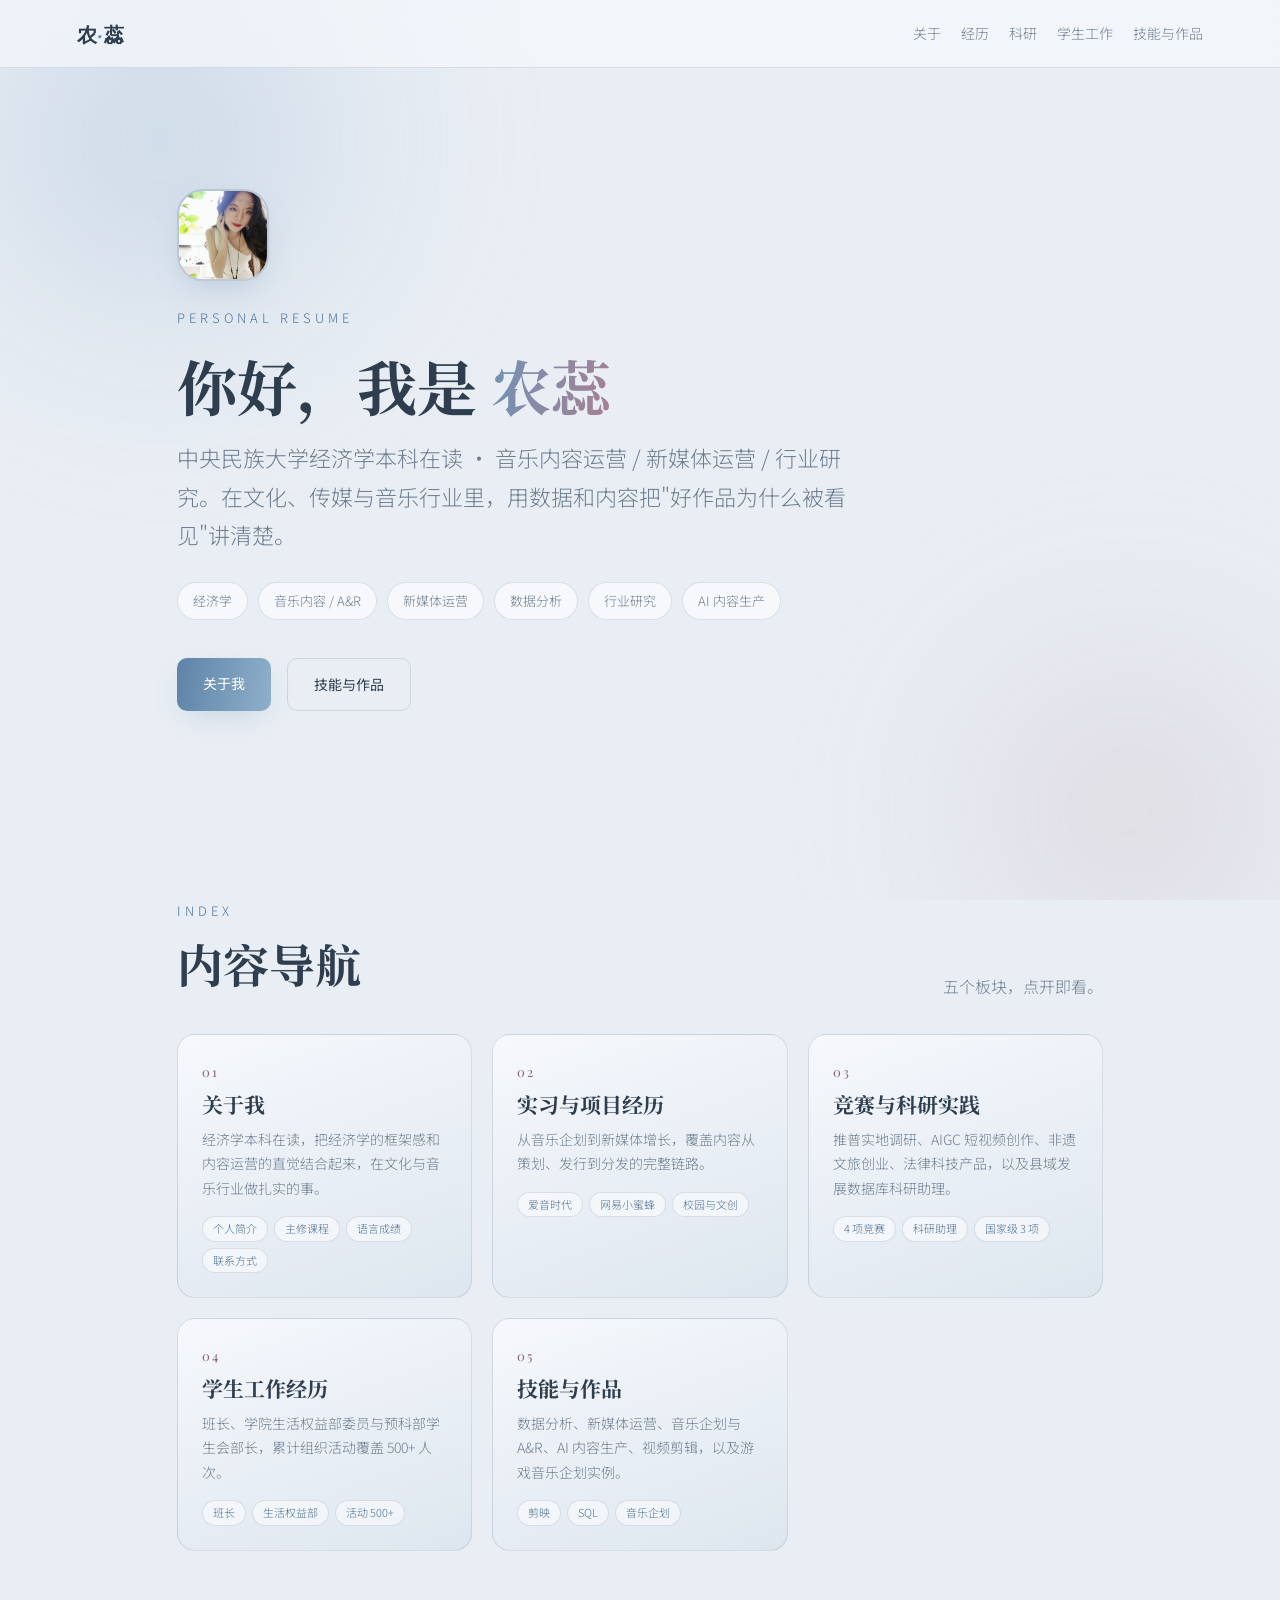
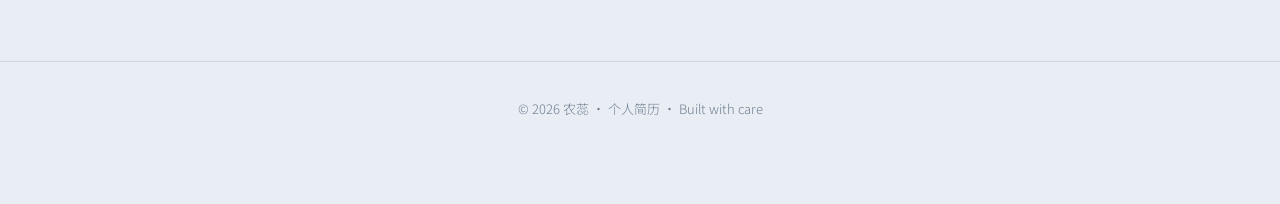
==== commit 05872954: "sync index.html" ====
--- a/index.html
+++ b/index.html
@@ -1,279 +1,105 @@
-<!DOCTYPE html>
-<html lang="zh-CN">
-<head>
-<meta charset="UTF-8" />
-<meta name="viewport" content="width=device-width, initial-scale=1.0" />
-<title>农蕊 · 个人简历 — 经济学 / 音乐企划 / 内容创作者</title>
-<meta name="description" content="农蕊 — 中央民族大学经济学本科在读，音乐内容运营 / 新媒体运营 / 行业研究。把数据、内容与文化、音乐行业连接起来。" />
-<link rel="preconnect" href="https://fonts.googleapis.com" />
-<link rel="preconnect" href="https://fonts.gstatic.com" crossorigin />
-<link href="https://fonts.googleapis.com/css2?family=Kanit:wght@300;400;500;600;700;800;900&family=Noto+Sans+SC:wght@300;400;500;700&display=swap" rel="stylesheet" />
-<link rel="stylesheet" href="assets/style.css" />
-</head>
-<body>
-
-<!-- ===== 导航 ===== -->
-<nav>
-  <a class="brand" href="#top">农<span>·</span>蕊</a>
-  <div class="nav-links">
-    <a href="#about">关于</a>
-    <a href="#skills">技能</a>
-    <a href="#projects">项目</a>
-    <a href="#works">作品</a>
-    <a href="#contact">联系</a>
-  </div>
-</nav>
-
-<!-- ===== HERO ===== -->
-<header class="hero" id="top">
-  <div class="hero-bottom">
-    <p class="hero-tagline fade" data-fade data-delay="0.35" data-y="20">
-      经济学 / 音乐企划 / 新媒体内容创作者 —— 用数据与内容，把"好作品为什么被看见"讲清楚
-    </p>
-    <a class="contact-btn fade" data-fade data-delay="0.5" data-y="20" href="#contact">联系我</a>
-  </div>
-
-  <div class="hero-portrait fade" data-fade data-delay="0.6" data-y="30">
-    <div class="magnet" data-magnet data-padding="150" data-strength="3">
-      <img src="assets/avatar.jpg" alt="农蕊头像" loading="eager" decoding="async" />
-    </div>
-  </div>
-
-  <h1 class="hero-heading fade" data-fade data-delay="0.15" data-y="40">Hi, <span class="apost">i’m</span> 农蕊</h1>
-</header>
-
-<!-- ===== MARQUEE ===== -->
-<section class="marquee" aria-hidden="true">
-  <div class="row" data-marquee="right">
-    <div class="tile"><img src="assets/avatar.jpg" loading="lazy" alt="" /></div>
-    <div class="tile"><img src="assets/works/wamiao1.webp" loading="lazy" alt="" /></div>
-    <div class="tile"><img src="assets/works/wamiao2.webp" loading="lazy" alt="" /></div>
-    <div class="tile"><img src="assets/works/wamiao3.webp" loading="lazy" alt="" /></div>
-    <div class="tile"><img src="assets/works/liuquan_cover.jpg" loading="lazy" alt="" /></div>
-  </div>
-  <div class="row" data-marquee="left">
-    <div class="tile"><img src="assets/works/liuquan_cover.jpg" loading="lazy" alt="" /></div>
-    <div class="tile"><img src="assets/works/wamiao3.webp" loading="lazy" alt="" /></div>
-    <div class="tile"><img src="assets/works/wamiao2.webp" loading="lazy" alt="" /></div>
-    <div class="tile"><img src="assets/works/wamiao1.webp" loading="lazy" alt="" /></div>
-    <div class="tile"><img src="assets/avatar.jpg" loading="lazy" alt="" /></div>
-  </div>
-</section>
-
-<!-- ===== 关于我 ===== -->
-<section class="about" id="about">
-  <!-- 四角装饰（提示词里的 3D 图标） -->
-  <img class="deco tl" src="https://shrug-person-78902957.figma.site/_components/v2/ebb2b8f25d8e24d5f0a5ca8af4c950de81aa2fd7/moon_icon.11395d36.png" loading="lazy" alt="" onerror="this.style.display='none'" />
-  <img class="deco bl" src="https://shrug-person-78902957.figma.site/_components/v2/ebb2b8f25d8e24d5f0a5ca8af4c950de81aa2fd7/p59_1.4659672e.png" loading="lazy" alt="" onerror="this.style.display='none'" />
-  <img class="deco tr" src="https://shrug-person-78902957.figma.site/_components/v2/ebb2b8f25d8e24d5f0a5ca8af4c950de81aa2fd7/lego_icon-1.703bb594.png" loading="lazy" alt="" onerror="this.style.display='none'" />
-  <img class="deco br" src="https://shrug-person-78902957.figma.site/_components/v2/ebb2b8f25d8e24d5f0a5ca8af4c950de81aa2fd7/Group_134-1.2e04f3ce.png" loading="lazy" alt="" onerror="this.style.display='none'" />
-
-  <h2 class="hero-heading fade" data-fade data-y="40">关于我</h2>
-
-  <div class="about-body">
-    <p class="anim-text" data-anim>我是农蕊，中央民族大学经济学本科在读，现居北京。目前在爱音时代做音乐内容运营，参与 A&amp;R、艺人歌曲在网易云音乐的发行企划与宣推；此前在网易小蜜蜂负责新媒体运营，用数据驱动内容策略。我习惯把模糊的"感觉"翻译成可验证的动作，用数据和 AI 工具搭建可复用的内容生产工作流。</p>
-
-    <div class="stat-grid fade" data-fade data-delay="0.1">
-      <div class="stat"><div class="k">学校</div><div class="v">中央民族大学（985）</div></div>
-      <div class="stat"><div class="k">专业</div><div class="v">经济学 · 2025.09 入学</div></div>
-      <div class="stat"><div class="k">GPA</div><div class="v">3.75 / 5（排名 30 / 320）</div></div>
-      <div class="stat"><div class="k">主修课程</div><div class="v">微观 / 宏观经济学、金融学、财政学、国际经济学</div></div>
-      <div class="stat"><div class="k">荣誉</div><div class="v">专业二等奖学金 · 优秀学生干部</div></div>
-      <div class="stat"><div class="k">语言</div><div class="v">CET-4 590 · CET-6 512</div></div>
-      <div class="stat"><div class="k">所在地</div><div class="v">北京 · 海淀</div></div>
-      <div class="stat"><div class="k">邮箱</div><div class="v">1519262772@qq.com</div></div>
-    </div>
-
-    <div class="btn-wrap fade" data-fade data-delay="0.2">
-      <a class="contact-btn" href="#contact">联系我</a>
-    </div>
-  </div>
-</section>
-
-<!-- ===== 我擅长的（白底服务区） ===== -->
-<section class="services" id="skills">
-  <h2 class="fade" data-fade>我擅长的</h2>
-  <div class="svc-list">
-    <div class="svc fade" data-fade data-delay="0">
-      <div class="num">01</div>
-      <div class="body">
-        <div class="name">新媒体 / 内容运营</div>
-        <div class="desc">从竞品调研与用户行为数据出发，优化分层策略与内容方向，用 AB 测试驱动增长，把内容从策划、发行到分发跑通。</div>
-      </div>
-      <div class="pct">90%</div>
-    </div>
-    <div class="svc fade" data-fade data-delay="0.1">
-      <div class="num">02</div>
-      <div class="body">
-        <div class="name">数据分析（Excel / SQL）</div>
-        <div class="desc">基于业务问题做数据清洗、口径核对与可视化，把结论落成可执行的内容与运营动作。</div>
-      </div>
-      <div class="pct">88%</div>
-    </div>
-    <div class="svc fade" data-fade data-delay="0.2">
-      <div class="num">03</div>
-      <div class="body">
-        <div class="name">音乐企划 / A&amp;R</div>
-        <div class="desc">挖掘音乐人、落地企划与宣发方案，参与艺人歌曲在网易云音乐的发行全流程。</div>
-      </div>
-      <div class="pct">82%</div>
-    </div>
-    <div class="svc fade" data-fade data-delay="0.3">
-      <div class="num">04</div>
-      <div class="body">
-        <div class="name">AI 内容生产</div>
-        <div class="desc">用即梦、Sora、Claude Code 等工具搭建可复用的内容生产工作流，稳定产出可用于传播的宣推素材。</div>
-      </div>
-      <div class="pct">80%</div>
-    </div>
-    <div class="svc fade" data-fade data-delay="0.4">
-      <div class="num">05</div>
-      <div class="body">
-        <div class="name">视频剪辑（剪映 / Premiere）</div>
-        <div class="desc">完成宣推视频的剪辑、节奏设计与成片输出，把控叙事与情绪曲线。</div>
-      </div>
-      <div class="pct">78%</div>
-    </div>
-  </div>
-</section>
-
-<!-- ===== 科研 / 竞赛项目（叠层卡片） ===== -->
-<section class="projects" id="projects">
-  <h2 class="hero-heading fade" data-fade>项目</h2>
-  <div class="pcards">
-
-    <div class="pcard-wrap">
-      <article class="pcard" data-pcard data-index="0">
-        <div class="top">
-          <div>
-            <div class="num hero-heading">01</div>
-            <div class="cat">乡村振兴 / 实地调研</div>
-            <div class="pname">"语通苗乡，智助黔山"</div>
-          </div>
-          <a class="ghost-btn" href="#contact">Live Project</a>
-        </div>
-        <p class="desc">赴贵州省黔东南苗族侗族自治州雷山县西江镇开展推普调研，累计回收有效问卷 300+ 份；独立撰写访谈提纲 5000+ 字，参与调研报告撰写，聚焦国家通用语言文字赋能民族地区乡村振兴的路径。</p>
-        <div class="grid">
-          <div class="col col1">
-            <img src="assets/works/wamiao1.webp" alt="瓦喵工坊作品图1" loading="lazy" decoding="async" />
-            <img src="assets/works/wamiao2.webp" alt="瓦喵工坊作品图2" loading="lazy" decoding="async" />
-          </div>
-          <div class="col col2">
-            <img src="assets/works/wamiao3.webp" alt="瓦喵工坊作品图3" loading="lazy" decoding="async" />
-          </div>
-        </div>
-      </article>
-    </div>
-
-    <div class="pcard-wrap">
-      <article class="pcard" data-pcard data-index="1">
-        <div class="top">
-          <div>
-            <div class="num hero-heading">02</div>
-            <div class="cat">法律科技 / 产品设计</div>
-            <div class="pname">数律智检 · MiniRAGuard</div>
-          </div>
-          <a class="ghost-btn" href="https://github.com/KardeniaPoyu/MiniRAGuard" target="_blank" rel="noopener">Live Project</a>
-        </div>
-        <p class="desc">"青创北京"挑战杯首都大学生创业计划竞赛 · 全国三等奖。参与项目计划书撰写，负责平台 UI 界面设计与产品价值、功能、可行性分析，论证数字检察与劳动者权益保护中的落地价值。</p>
-        <div class="grid">
-          <div class="col col1">
-            <img src="assets/works/liuquan_cover.jpg" alt="AIGC 短片封面" loading="lazy" decoding="async" />
-            <img src="assets/avatar.jpg" alt="农蕊头像" loading="lazy" decoding="async" />
-          </div>
-          <div class="col col2">
-            <img src="assets/works/wamiao1.webp" alt="瓦喵工坊作品图" loading="lazy" decoding="async" />
-          </div>
-        </div>
-      </article>
-    </div>
-
-    <div class="pcard-wrap">
-      <article class="pcard" data-pcard data-index="2">
-        <div class="top">
-          <div>
-            <div class="num hero-heading">03</div>
-            <div class="cat">县域数据 / 数据库建设</div>
-            <div class="pname">县域发展动态数据库</div>
-          </div>
-          <a class="ghost-btn" href="#contact">Live Project</a>
-        </div>
-        <p class="desc">中央民族大学兴边富民战略研究院 · 县域发展动态数据库建设项目，担任科研助理，独立完成 13 个县域的统计公报采集、口径核对与县域数据整理录入，保障数据时序连续、口径一致。</p>
-        <div class="grid">
-          <div class="col col1">
-            <img src="assets/avatar.jpg" alt="农蕊头像" loading="lazy" decoding="async" />
-            <div class="ph">13 个县域<br/>统计公报采集 · 口径核对 · 数据录入</div>
-          </div>
-          <div class="col col2">
-            <img src="assets/works/liuquan_cover.jpg" alt="AIGC 短片封面" loading="lazy" decoding="async" />
-          </div>
-        </div>
-      </article>
-    </div>
-
-  </div>
-</section>
-
-<!-- ===== 音乐企划作品 ===== -->
-<section class="works" id="works">
-  <h2 class="hero-heading fade" data-fade>作品</h2>
-  <div class="works-grid">
-    <div class="work fade" data-fade data-delay="0">
-      <h3>《白银之城》角色曲音乐企划</h3>
-      <p>为游戏角色打造主题曲企划，含风格定位、参考曲目与宣发方案，串联角色叙事与音乐表达。</p>
-      <span class="pill">游戏音乐企划</span>
-    </div>
-    <div class="work fade" data-fade data-delay="0.1">
-      <h3>永劫无间 Mike「一刀振江湖」音乐企划</h3>
-      <p>围绕游戏赛事 / 英雄角色的英雄主题音乐企划，匹配受众偏好与传播节奏。</p>
-      <span class="pill">游戏音乐企划</span>
-    </div>
-    <div class="work fade" data-fade data-delay="0.2">
-      <h3>《向山河》原创红色主题歌曲企划</h3>
-      <p>主旋律原创歌曲的全链路企划，从立意、词曲方向到宣发落地的完整方案。</p>
-      <span class="pill">主旋律企划</span>
-    </div>
-    <div class="work fade" data-fade data-delay="0.3">
-      <h3>音乐企划与 AI 视频制作 SOP</h3>
-      <p>搭建"音乐企划 + AI 视频"标准化生产流程，用 Agent 工具稳定产出可用于传播的宣推内容。</p>
-      <span class="pill">AI 工作流</span>
-    </div>
-  </div>
-
-  <div class="works-grid" style="margin-top:20px;">
-    <div class="work fade" data-fade data-delay="0.1">
-      <h3>爱奇艺 AIGC 短视频《柳泉怪谈》</h3>
-      <p>iCAN 大学生创新创业大赛 · 全国二等奖。独立完成参赛短片脚本撰写，使用即梦 AI 进行视频生成与镜头迭代，探索 AIGC 在影视短片中的可控性与风格化表达。</p>
-      <video class="work-video" controls preload="none" playsinline poster="assets/works/liuquan_cover.jpg">
-        <source src="assets/works/liuquan_video.mp4" type="video/mp4" />
-      </video>
-      <div class="work-cap">《柳泉怪谈》参赛短片（AIGC 生成）</div>
-    </div>
-    <div class="work fade" data-fade data-delay="0.2">
-      <h3>瓦喵工坊 ·"瓦里喵气"非遗文旅 IP</h3>
-      <p>第十六届全国大学生电子商务"三创"赛 · 校级一等奖。完成市场分析与目标客群定位，负责营销策略、财务分析与申报书视觉设计。</p>
-      <div style="display:grid;grid-template-columns:repeat(3,1fr);gap:10px;margin-top:14px;">
-        <img src="assets/works/wamiao1.webp" alt="瓦喵工坊作品图1" loading="lazy" style="width:100%;height:90px;object-fit:cover;border-radius:10px;border:1px solid rgba(215,226,234,0.14);" />
-        <img src="assets/works/wamiao2.webp" alt="瓦喵工坊作品图2" loading="lazy" style="width:100%;height:90px;object-fit:cover;border-radius:10px;border:1px solid rgba(215,226,234,0.14);" />
-        <img src="assets/works/wamiao3.webp" alt="瓦喵工坊作品图3" loading="lazy" style="width:100%;height:90px;object-fit:cover;border-radius:10px;border:1px solid rgba(215,226,234,0.14);" />
-      </div>
-    </div>
-  </div>
-</section>
-
-<!-- ===== 联系 ===== -->
-<section class="contact" id="contact">
-  <h2 class="hero-heading fade" data-fade>联系我</h2>
-  <div class="links fade" data-fade data-delay="0.1">
-    <a class="contact-btn" href="mailto:1519262772@qq.com">邮箱</a>
-    <a class="ghost-btn" href="tel:19977089985">手机</a>
-    <a class="ghost-btn" href="https://github.com/rui-20051006">GitHub</a>
-  </div>
-  <div class="line">邮箱：1519262772@qq.com ｜ 手机：19977089985 ｜ 现居：北京市海淀区</div>
-</section>
-
-<footer>© <span id="year"></span> 农蕊 · 个人简历 · Built with care</footer>
-
-<script src="assets/script.js"></script>
-</body>
-</html>
+<!DOCTYPE html>
+<html lang="zh-CN">
+<head>
+<meta charset="UTF-8" />
+<meta name="viewport" content="width=device-width, initial-scale=1.0" />
+<title>农蕊 · 个人简历</title>
+<meta name="description" content="农蕊的个人简历 — 经济学 / 音乐内容运营 / 新媒体与行业研究" />
+<link rel="preconnect" href="https://fonts.googleapis.com" />
+<link rel="preconnect" href="https://fonts.gstatic.com" crossorigin />
+<link href="https://fonts.googleapis.com/css2?family=Playfair+Display:wght@600;700;800&family=Noto+Serif+SC:wght@500;700&family=Noto+Sans+SC:wght@300;400;500&display=swap" rel="stylesheet" />
+<link rel="stylesheet" href="assets/style.css" />
+</head>
+<body>
+<div class="bg-fx"><div class="blob a"></div><div class="blob b"></div></div>
+
+<nav>
+  <a class="brand" href="index.html">农<span>·</span>蕊</a>
+  <div class="nav-links">
+    <a href="about.html">关于</a>
+    <a href="experience.html">经历</a>
+    <a href="research.html">科研</a>
+    <a href="student.html">学生工作</a>
+    <a href="works.html">技能与作品</a>
+  </div>
+</nav>
+
+<section class="hero" id="top">
+  <div class="avatar"><img src="assets/avatar.jpg" alt="农蕊头像" width="92" height="92" fetchpriority="high" decoding="async" /></div>
+  <div class="eyebrow">PERSONAL RESUME</div>
+  <h1>你好，我是 <span class="grad">农蕊</span></h1>
+  <p class="lead">中央民族大学经济学本科在读 · 音乐内容运营 / 新媒体运营 / 行业研究。在文化、传媒与音乐行业里，用数据和内容把"好作品为什么被看见"讲清楚。</p>
+  <div class="tags">
+    <span class="tag">经济学</span>
+    <span class="tag">音乐内容 / A&amp;R</span>
+    <span class="tag">新媒体运营</span>
+    <span class="tag">数据分析</span>
+    <span class="tag">行业研究</span>
+    <span class="tag">AI 内容生产</span>
+  </div>
+  <div class="cta">
+    <a class="btn primary" href="about.html">关于我</a>
+    <a class="btn ghost" href="works.html">技能与作品</a>
+  </div>
+</section>
+
+<div class="hub">
+  <div class="section-top">
+    <div>
+      <div class="eyebrow">INDEX</div>
+      <h2 class="section-title">内容导航</h2>
+    </div>
+    <p class="section-sub" style="margin:0;">五个板块，点开即看。</p>
+  </div>
+
+  <div class="hub-grid">
+    <a class="hub-card" href="about.html">
+      <div class="no">01</div>
+      <h3>关于我</h3>
+      <p>经济学本科在读，把经济学的框架感和内容运营的直觉结合起来，在文化与音乐行业做扎实的事。</p>
+      <div class="mini"><span>个人简介</span><span>主修课程</span><span>语言成绩</span><span>联系方式</span></div>
+    </a>
+    <a class="hub-card" href="experience.html">
+      <div class="no">02</div>
+      <h3>实习与项目经历</h3>
+      <p>从音乐企划到新媒体增长，覆盖内容从策划、发行到分发的完整链路。</p>
+      <div class="mini"><span>爱音时代</span><span>网易小蜜蜂</span><span>校园与文创</span></div>
+    </a>
+    <a class="hub-card" href="research.html">
+      <div class="no">03</div>
+      <h3>竞赛与科研实践</h3>
+      <p>推普实地调研、AIGC 短视频创作、非遗文旅创业、法律科技产品，以及县域发展数据库科研助理。</p>
+      <div class="mini"><span>4 项竞赛</span><span>科研助理</span><span>国家级 3 项</span></div>
+    </a>
+    <a class="hub-card" href="student.html">
+      <div class="no">04</div>
+      <h3>学生工作经历</h3>
+      <p>班长、学院生活权益部委员与预科部学生会部长，累计组织活动覆盖 500+ 人次。</p>
+      <div class="mini"><span>班长</span><span>生活权益部</span><span>活动 500+</span></div>
+    </a>
+    <a class="hub-card" href="works.html">
+      <div class="no">05</div>
+      <h3>技能与作品</h3>
+      <p>数据分析、新媒体运营、音乐企划与 A&amp;R、AI 内容生产、视频剪辑，以及游戏音乐企划实例。</p>
+      <div class="mini"><span>剪映</span><span>SQL</span><span>音乐企划</span></div>
+    </a>
+  </div>
+</div>
+
+<footer>© <span id="year"></span> 农蕊 · 个人简历 · Built with care</footer>
+
+<script>
+  document.getElementById('year').textContent = new Date().getFullYear();
+  const io = new IntersectionObserver((entries) => {
+    entries.forEach(e => {
+      if (e.isIntersecting) {
+        e.target.classList.add('in');
+        e.target.querySelectorAll('.bar i').forEach(b => b.style.width = b.dataset.w + '%');
+        io.unobserve(e.target);
+      }
+    });
+  }, { threshold: 0.12 });
+  document.querySelectorAll('.reveal').forEach(el => io.observe(el));
+</script>
+</body>
+</html>
--- a/assets/style.css
+++ b/assets/style.css
@@ -1,313 +1,204 @@
-/* =========================================================
-   农蕊 · 个人简历 — 深色 3D Creator 落地页主题
-   设计语言参照 "Jack 3D Creator" 提示词，内容为其真实简历。
-   ========================================================= */
-
 :root {
-  --bg: #0C0C0C;
-  --bg-soft: #121316;
-  --ink: #D7E2EA;
-  --ink-dim: #9aa7b2;
-  --ink-faint: #6b7682;
-  --line: rgba(215, 226, 234, 0.14);
-  --grad-text: linear-gradient(180deg, #646973 0%, #BBCCD7 100%);
-  --btn-grad: linear-gradient(123deg, #18011F 7%, #B600A8 37%, #7621B0 72%, #BE4C00 100%);
-  --maxw: 1180px;
-  --ease: cubic-bezier(0.22, 0.1, 0.25, 1);
-}
-
+  --bg: #e9eef4;
+  --bg-2: #dde6ef;
+  --surface: #f6f8fc;
+  --surface-2: #e6eef5;
+  --line: rgba(70, 95, 120, 0.16);
+  --text: #2f3e4e;
+  --muted: #6e7e90;
+  --accent: #6f93b4;
+  --accent-2: #a87f93;
+  /* 小字专用加深色：与浅底对比 ≥4.5:1（WCAG AA），只用于 ≤14px 的文字 */
+  --accent-ink: #4f7395;
+  --accent-2-ink: #8a6379;
+  --glow: rgba(111, 147, 180, 0.35);
+  --maxw: 1080px;
+}
 * { box-sizing: border-box; margin: 0; padding: 0; }
-
-html, body {
+html { scroll-behavior: smooth; }
+body {
+  font-family: "Noto Sans SC", system-ui, -apple-system, "Segoe UI", sans-serif;
   background: var(--bg);
-  color: var(--ink);
-  font-family: "Kanit", "Noto Sans SC", system-ui, -apple-system, "Segoe UI", sans-serif;
+  color: var(--text);
+  line-height: 1.75;
   font-weight: 300;
-  line-height: 1.6;
-  -webkit-font-smoothing: antialiased;
-}
-body { overflow-x: clip; }
-
-::selection { background: #B600A8; color: #fff; }
-
-/* 渐变文字工具类（对应提示词 .hero-heading） */
-.hero-heading {
-  background: var(--grad-text);
-  -webkit-background-clip: text;
-  background-clip: text;
-  -webkit-text-fill-color: transparent;
-  color: transparent;
-}
-
-img { display: block; max-width: 100%; }
-a { color: inherit; }
-
-/* ---------- 导航 ---------- */
+  overflow-x: hidden;
+}
+::selection { background: var(--accent); color: #ffffff; }
+noscript .reveal { opacity: 1 !important; transform: none !important; }
+
+.bg-fx { position: fixed; inset: 0; z-index: -1; overflow: hidden; }
+.blob { position: absolute; border-radius: 50%; filter: blur(90px); opacity: 0.5; }
+.blob.a { width: 520px; height: 520px; background: radial-gradient(circle, #9db8d4, transparent 70%); top: -120px; left: -100px; animation: float1 16s ease-in-out infinite; }
+.blob.b { width: 460px; height: 460px; background: radial-gradient(circle, #cbb4c0, transparent 70%); bottom: -140px; right: -80px; opacity: 0.45; animation: float2 19s ease-in-out infinite; }
+@keyframes float1 { 0%,100% { transform: translate(0,0); } 50% { transform: translate(60px, 40px); } }
+@keyframes float2 { 0%,100% { transform: translate(0,0); } 50% { transform: translate(-50px, -40px); } }
+
 nav {
-  position: fixed; top: 0; left: 0; right: 0; z-index: 60;
+  position: fixed; top: 0; left: 0; right: 0; z-index: 50;
   display: flex; align-items: center; justify-content: space-between;
-  padding: 18px 24px 18px;
-  backdrop-filter: blur(14px);
-  background: rgba(12, 12, 12, 0.55);
-  border-bottom: 1px solid var(--line);
-}
-.brand {
-  font-weight: 800; font-size: 20px; letter-spacing: 0.5px;
-  text-decoration: none; color: var(--ink);
-}
-.brand span { color: #B600A8; }
-.nav-links { display: flex; gap: 28px; }
-.nav-links a {
-  color: var(--ink); font-weight: 500; text-transform: uppercase;
-  letter-spacing: 0.08em; text-decoration: none;
-  font-size: 13px; transition: opacity 0.2s var(--ease);
-}
-.nav-links a:hover { opacity: 0.7; }
-
-/* ---------- 通用按钮 ---------- */
-.contact-btn {
-  display: inline-flex; align-items: center; justify-content: center;
-  border-radius: 999px;
-  background: var(--btn-grad);
-  color: #fff; font-weight: 500; text-transform: uppercase; letter-spacing: 0.12em;
-  text-decoration: none; white-space: nowrap;
-  padding: 12px 32px; font-size: 13px;
-  box-shadow: 0 4px 4px rgba(181, 1, 167, 0.25), inset 0 4px 12px #7721B1;
-  outline: 2px solid #fff; outline-offset: -3px;
-  transition: transform 0.25s var(--ease), filter 0.25s var(--ease);
-}
-.contact-btn:hover { transform: translateY(-2px); filter: brightness(1.08); }
-
-.ghost-btn {
-  display: inline-flex; align-items: center; justify-content: center;
-  border-radius: 999px; border: 2px solid var(--ink);
-  color: var(--ink); font-weight: 500; text-transform: uppercase; letter-spacing: 0.12em;
-  text-decoration: none; white-space: nowrap;
-  padding: 12px 30px; font-size: 13px;
-  transition: background 0.25s var(--ease), transform 0.25s var(--ease);
-}
-.ghost-btn:hover { background: rgba(215, 226, 234, 0.1); transform: translateY(-2px); }
-
-/* ---------- HERO ---------- */
-.hero {
-  position: relative; min-height: 100vh;
-  display: flex; flex-direction: column; overflow-x: clip;
-  padding: 0 24px;
-}
-.hero-nav { /* 顶部小导航（在 hero 内复用 nav，这里仅占位） */ }
-
-.hero h1 {
-  font-weight: 900; text-transform: uppercase; letter-spacing: -0.02em;
-  line-height: 0.92; white-space: nowrap; width: 100%;
-  font-size: clamp(4rem, 15.5vw, 17.5rem);
-  margin-top: -5px;
-}
-.hero h1 .apost { text-transform: lowercase; }
-
-.hero-portrait {
-  position: absolute; left: 50%; transform: translateX(-50%); z-index: 10;
-  width: 280px; bottom: 0;
-}
-/* FadeIn 不破坏居中 translateX(-50%) */
-.hero-portrait.fade { transform: translateX(-50%); opacity: 0; transition: opacity 0.7s var(--ease); }
-.hero-portrait.fade.in { transform: translateX(-50%); opacity: 1; }
-.hero-portrait .magnet { will-change: transform; }
-.hero-portrait img {
-  width: 100%; aspect-ratio: 4/5; object-fit: cover;
-  border-radius: 24px; border: 1px solid var(--line);
-  box-shadow: 0 30px 80px -30px rgba(0,0,0,0.8);
-}
-
-.hero-bottom {
-  position: relative; z-index: 20;
-  margin-top: auto; padding-bottom: 40px;
-  display: flex; justify-content: space-between; align-items: flex-end; gap: 24px;
-}
-.hero-tagline {
-  color: var(--ink); font-weight: 300; text-transform: uppercase;
-  letter-spacing: 0.04em; line-height: 1.3;
-  font-size: clamp(0.75rem, 1.4vw, 1.5rem);
-  max-width: 260px;
-}
-
-/* ---------- MARQUEE ---------- */
-.marquee { background: var(--bg); padding: 96px 0 40px; overflow: hidden; }
-.marquee .row { display: flex; gap: 12px; will-change: transform; }
-.marquee .tile {
-  width: 420px; height: 270px; flex: 0 0 auto;
-  border-radius: 16px; overflow: hidden; border: 1px solid var(--line);
-  background: var(--bg-soft);
-}
-.marquee .tile img { width: 100%; height: 100%; object-fit: cover; }
-.marquee .row + .row { margin-top: 12px; }
-
-/* ---------- 关于我 ---------- */
-.about {
-  position: relative; min-height: 100vh;
-  padding: 80px 24px 100px;
-  display: flex; flex-direction: column; align-items: center; justify-content: center;
-}
-.about .deco {
-  position: absolute; width: 160px; opacity: 0.85; pointer-events: none; z-index: 0;
-  filter: drop-shadow(0 10px 30px rgba(0,0,0,0.6));
-}
-.about .deco.tl { top: 4%; left: 2%; }
-.about .deco.bl { bottom: 8%; left: 6%; width: 140px; }
-.about .deco.tr { top: 4%; right: 2%; }
-.about .deco.br { bottom: 8%; right: 6%; width: 170px; }
-
-.about h2 {
-  position: relative; z-index: 2;
-  font-weight: 900; text-transform: uppercase; letter-spacing: -0.02em; line-height: 0.95;
-  text-align: center; font-size: clamp(3rem, 12vw, 160px); margin-bottom: 40px;
-}
-
-.about-body { position: relative; z-index: 2; max-width: 620px; text-align: center; }
-.anim-text {
-  color: var(--ink); font-weight: 500; line-height: 1.7;
-  font-size: clamp(1rem, 2vw, 1.35rem);
-}
-.anim-text .char { opacity: 0.2; transition: opacity 0.1s linear; }
-.anim-text .char.lit { opacity: 1; }
-
-.stat-grid {
-  position: relative; z-index: 2;
-  display: grid; grid-template-columns: repeat(2, minmax(0, 1fr));
-  gap: 12px; max-width: 720px; margin: 56px auto 0; text-align: left;
-}
-.stat {
-  border: 1px solid var(--line); border-radius: 14px; padding: 16px 18px;
-  background: rgba(255,255,255,0.02);
-}
-.stat .k { color: var(--ink-faint); font-size: 12px; letter-spacing: 0.05em; }
-.stat .v { color: var(--ink); font-size: 15px; margin-top: 4px; }
-
-.about .btn-wrap { position: relative; z-index: 2; margin-top: 64px; }
-
-/* ---------- 我擅长的（白底服务区） ---------- */
-.services {
-  background: #fff; color: #0C0C0C;
-  border-radius: 40px 40px 0 0;
-  padding: 96px 24px 120px; margin-top: 40px;
-}
-.services h2 {
-  color: #0C0C0C; font-weight: 900; text-transform: uppercase; text-align: center;
-  font-size: clamp(3rem, 12vw, 160px); line-height: 0.95; margin-bottom: 72px;
-}
-.svc-list { max-width: 1024px; margin: 0 auto; }
-.svc {
-  display: flex; align-items: center; gap: 32px;
-  padding: 44px 8px; border-bottom: 1px solid rgba(12,12,12,0.15);
-}
-.svc:first-child { border-top: 1px solid rgba(12,12,12,0.15); }
-.svc .num {
-  font-weight: 900; flex: 0 0 auto; line-height: 1;
-  font-size: clamp(3rem, 10vw, 140px); color: #0C0C0C;
-}
-.svc .body { flex: 1; }
-.svc .name { font-weight: 500; text-transform: uppercase; font-size: clamp(1rem, 2.2vw, 2.1rem); }
-.svc .desc { font-weight: 300; line-height: 1.6; opacity: 0.6; max-width: 640px; font-size: clamp(0.85rem, 1.6vw, 1.25rem); margin-top: 8px; }
-.svc .pct { font-weight: 500; font-size: clamp(1rem, 2vw, 1.6rem); opacity: 0.55; flex: 0 0 auto; }
-
-/* ---------- 科研/竞赛项目（深色叠层卡片） ---------- */
-.projects {
-  background: var(--bg); color: var(--ink);
-  border-radius: 40px 40px 0 0;
-  margin-top: -40px; position: relative; z-index: 10;
-  padding: 96px 24px 120px;
-}
-.projects h2 {
-  font-weight: 900; text-transform: uppercase; text-align: center;
-  font-size: clamp(3rem, 12vw, 160px); line-height: 0.95; margin-bottom: 40px;
-}
-.pcards { max-width: 980px; margin: 0 auto; }
-.pcard-wrap { height: 85vh; display: flex; align-items: flex-start; }
-.pcard {
-  position: sticky; top: 96px;
-  width: 100%; border: 2px solid var(--ink); border-radius: 40px;
-  background: var(--bg); padding: 32px;
-  transform-origin: top center; will-change: transform;
-}
-.pcard .top { display: flex; align-items: flex-start; justify-content: space-between; gap: 20px; }
-.pcard .num { font-weight: 900; font-size: clamp(3rem, 10vw, 120px); line-height: 0.9; }
-.pcard .cat { color: var(--ink-dim); text-transform: uppercase; letter-spacing: 0.1em; font-size: 13px; margin-top: 8px; }
-.pcard .pname { font-weight: 700; font-size: clamp(1.2rem, 3vw, 2rem); margin-top: 6px; }
-.pcard .desc { color: var(--ink-dim); font-size: 14px; margin-top: 12px; max-width: 560px; }
-.pcard .grid { display: grid; grid-template-columns: 40% 60%; gap: 14px; margin-top: 22px; }
-.pcard .col { display: flex; flex-direction: column; gap: 14px; }
-.pcard .col img, .pcard .col .ph {
-  width: 100%; border-radius: 28px; object-fit: cover; border: 1px solid var(--line);
-}
-.pcard .col1 img:first-child { height: clamp(130px, 16vw, 230px); }
-.pcard .col1 img:last-child, .pcard .col1 .ph { height: clamp(160px, 22vw, 340px); }
-.pcard .col2 img { height: clamp(300px, 38vw, 580px); }
-.pcard .ph { display: flex; align-items: center; justify-content: center; text-align: center;
-  background: linear-gradient(135deg, #1a1320, #2a1140); color: var(--ink-dim);
-  font-size: 13px; letter-spacing: 0.06em; padding: 16px; }
-
-/* ---------- 音乐企划作品 ---------- */
-.works { background: var(--bg); padding: 40px 24px 120px; }
-.works h2 {
-  font-weight: 900; text-transform: uppercase; text-align: center;
-  font-size: clamp(2.4rem, 9vw, 120px); line-height: 1; margin-bottom: 64px;
-}
-.works-grid { max-width: var(--maxw); margin: 0 auto; display: grid; grid-template-columns: repeat(2, 1fr); gap: 20px; }
-.work {
-  border: 1px solid var(--line); border-radius: 20px; padding: 28px;
-  background: rgba(255,255,255,0.025); transition: transform 0.3s var(--ease), border-color 0.3s var(--ease);
-}
-.work:hover { transform: translateY(-4px); border-color: #B600A8; }
-.work h3 { font-size: 20px; margin-bottom: 10px; }
-.work p { color: var(--ink-dim); font-size: 14px; }
-.work .pill { display: inline-block; margin-top: 14px; font-size: 12px; color: var(--ink-dim);
-  border: 1px solid var(--line); padding: 3px 12px; border-radius: 999px; }
-
-/* 视频作品 */
-.work-video { width: 100%; max-width: 420px; border-radius: 14px; border: 1px solid var(--line); margin-top: 14px; }
-.work-cap { color: var(--ink-faint); font-size: 13px; margin-top: 8px; }
-
-/* ---------- 联系 ---------- */
-.contact { background: var(--bg); text-align: center; padding: 80px 24px 60px; }
-.contact h2 { font-weight: 900; text-transform: uppercase; font-size: clamp(2.6rem, 10vw, 150px); line-height: 1; margin-bottom: 36px; }
-.contact .links { display: flex; gap: 16px; justify-content: center; flex-wrap: wrap; margin-top: 24px; }
-.contact .line { color: var(--ink-faint); font-size: 14px; margin-top: 28px; }
-
-footer { text-align: center; padding: 40px 24px 60px; color: var(--ink-faint); font-size: 13px; border-top: 1px solid var(--line); }
-
-/* ---------- FadeIn（对应提示词 FadeIn 组件） ---------- */
-.fade { opacity: 0; transform: translateY(30px); transition: opacity 0.7s var(--ease), transform 0.7s var(--ease); }
-.fade.in { opacity: 1; transform: none; }
-
-/* ---------- 响应式 ---------- */
-@media (min-width: 640px) {
-  .hero-portrait { width: 360px; }
-  .hero-tagline { max-width: 220px; }
-}
-@media (min-width: 768px) {
-  .hero-portrait { width: 440px; }
-  .hero-tagline { max-width: 260px; }
-  .about .deco { width: 210px; }
-  .about .deco.bl { width: 180px; }
-  .about .deco.br { width: 220px; }
-}
-@media (min-width: 1024px) {
-  .hero-portrait { width: 520px; }
-}
-
-@media (max-width: 900px) {
-  .nav-links { gap: 16px; }
-  .nav-links a { font-size: 11px; }
-  .pcard .grid { grid-template-columns: 1fr; }
-  .pcard .col2 img { height: clamp(220px, 50vw, 360px); }
-  .works-grid { grid-template-columns: 1fr; }
-  .svc { flex-wrap: wrap; gap: 12px; }
-  .svc .pct { width: 100%; }
-}
-
-/* ---------- 减弱动态效果 ---------- */
+  padding: 16px 6vw; backdrop-filter: blur(14px);
+  background: rgba(246, 248, 252, 0.7); border-bottom: 1px solid var(--line);
+}
+.brand { font-family: "Playfair Display", serif; font-weight: 700; font-size: 20px; letter-spacing: 0.5px; text-decoration: none; color: var(--text); }
+.brand span { color: var(--accent); }
+.nav-links { display: flex; gap: 20px; flex-wrap: wrap; }
+.nav-links a { color: var(--muted); text-decoration: none; font-size: 14px; transition: color .25s; }
+.nav-links a:hover { color: var(--text); }
+.nav-links a.active { color: var(--accent-ink); font-weight: 500; }
+
+section { padding: 100px 6vw; max-width: var(--maxw); margin: 0 auto; }
+.eyebrow { font-size: 13px; letter-spacing: 4px; text-transform: uppercase; color: var(--accent-ink); margin-bottom: 14px; }
+h1, h2, h3 { font-family: "Playfair Display", "Noto Serif SC", serif; font-weight: 700; line-height: 1.2; }
+
+.hero { min-height: 100vh; display: flex; flex-direction: column; justify-content: center; max-width: var(--maxw); }
+.hero .avatar {
+  width: 92px; height: 92px; border-radius: 26px; overflow: hidden;
+  margin-bottom: 26px; box-shadow: 0 12px 30px -10px var(--glow);
+  border: 2px solid rgba(70,95,120,0.2);
+}
+.hero .avatar img { width: 100%; height: 100%; object-fit: cover; display: block; }
+.hero h1 { font-size: clamp(38px, 5.5vw, 60px); margin: 6px 0 16px; }
+.hero h1 .grad { background: linear-gradient(100deg, var(--accent), var(--accent-2)); -webkit-background-clip: text; background-clip: text; color: transparent; }
+.hero .lead { font-size: clamp(16px, 2.4vw, 22px); color: var(--muted); max-width: 680px; }
+.hero .tags { display: flex; flex-wrap: wrap; gap: 10px; margin-top: 28px; }
+.tag { border: 1px solid var(--line); padding: 7px 15px; border-radius: 999px; font-size: 13px; color: var(--muted); background: var(--surface); }
+.cta { margin-top: 38px; display: flex; gap: 16px; flex-wrap: wrap; }
+.btn { padding: 13px 26px; border-radius: 10px; text-decoration: none; font-size: 14px; font-weight: 400; transition: transform .2s, box-shadow .2s; display: inline-block; }
+.btn.primary { background: linear-gradient(100deg, #5d83a6, #8fb0cc); color: #ffffff; box-shadow: 0 10px 30px -10px var(--glow); }
+.btn.primary:hover { transform: translateY(-2px); box-shadow: 0 16px 40px -12px var(--glow); }
+.btn.ghost { border: 1px solid var(--line); color: var(--text); }
+.btn.ghost:hover { border-color: var(--accent); }
+
+h2.section-title { font-size: clamp(30px, 5vw, 46px); margin-bottom: 8px; }
+.section-sub { color: var(--muted); margin-bottom: 44px; max-width: 660px; }
+
+/* ---------- 子页面容器 ---------- */
+.inner { padding: 128px 6vw 100px; }
+.inner-head { max-width: 780px; margin-bottom: 48px; }
+.back-home { display: inline-flex; align-items: center; gap: 8px; margin-bottom: 26px; font-size: 13px; color: var(--muted); text-decoration: none; }
+.back-home:hover { color: var(--accent-ink); }
+
+/* ---------- 主界面入口卡片 ---------- */
+.hub {
+  max-width: var(--maxw); margin: 0 auto; padding: 0 6vw 110px;
+}
+.hub .section-top { display: flex; align-items: flex-end; justify-content: space-between; gap: 20px; flex-wrap: wrap; margin-bottom: 34px; }
+.hub-grid { display: grid; grid-template-columns: repeat(auto-fill, minmax(285px, 1fr)); gap: 20px; }
+.hub-card {
+  display: block; text-decoration: none; color: inherit;
+  background: linear-gradient(160deg, var(--surface), var(--bg-2));
+  border: 1px solid var(--line); border-radius: 18px; padding: 26px 24px 24px;
+  transition: transform .28s cubic-bezier(.2,.7,.3,1), border-color .28s, box-shadow .28s;
+  position: relative; overflow: hidden;
+}
+.hub-card::after {
+  content: "→"; position: absolute; right: 22px; top: 22px;
+  color: var(--accent); font-size: 20px; opacity: 0; transform: translateX(-8px);
+  transition: opacity .28s, transform .28s;
+}
+.hub-card:hover { transform: translateY(-6px); border-color: var(--accent); box-shadow: 0 20px 44px -26px var(--glow); }
+.hub-card:hover::after { opacity: 1; transform: translateX(0); }
+.hub-card .no { font-family: "Playfair Display", serif; font-size: 13px; color: var(--accent-2-ink); letter-spacing: 2px; }
+.hub-card h3 { font-size: 21px; margin: 8px 0 10px; }
+.hub-card p { font-size: 14px; color: var(--muted); }
+.hub-card .mini { display: flex; gap: 6px; flex-wrap: wrap; margin-top: 16px; }
+.hub-card .mini span { font-size: 11px; color: var(--accent-ink); border: 1px solid var(--line); padding: 2px 10px; border-radius: 999px; background: rgba(255,255,255,.5); }
+
+/* ---------- 关于 ---------- */
+.about-grid { display: grid; grid-template-columns: 1.5fr 1fr; gap: 40px; align-items: start; }
+.about-grid p { color: var(--text); }
+.about-grid p + p { margin-top: 16px; }
+.stat-card { background: var(--surface); border: 1px solid var(--line); border-radius: 16px; padding: 24px; }
+.stat { display: flex; justify-content: space-between; padding: 12px 0; border-bottom: 1px solid var(--line); gap: 12px; }
+.stat:last-child { border-bottom: none; }
+.stat .k { color: var(--muted); font-size: 14px; white-space: nowrap; }
+.stat .v { font-weight: 500; text-align: right; }
+
+/* ---------- 通用小标题 / 行动条 ---------- */
+.block-title { font-family: "Playfair Display", "Noto Serif SC", serif; font-size: clamp(20px, 2.6vw, 26px); font-weight: 700; margin: 56px 0 18px; }
+.links { display: flex; gap: 16px; flex-wrap: wrap; margin-top: 20px; }
+.line { color: var(--muted); font-size: 14px; margin-top: 18px; }
+
+/* ---------- 时间线 ---------- */
+.timeline { position: relative; padding-left: 28px; }
+.timeline::before { content: ""; position: absolute; left: 7px; top: 6px; bottom: 6px; width: 2px; background: linear-gradient(var(--accent), transparent); }
+.item { position: relative; padding-bottom: 34px; }
+.item::before { content: ""; position: absolute; left: -25px; top: 6px; width: 12px; height: 12px; border-radius: 50%; background: var(--accent); box-shadow: 0 0 0 4px var(--bg); }
+.item .meta { color: var(--accent-2-ink); font-size: 13px; letter-spacing: 1px; }
+.item h3 { font-size: 21px; margin: 6px 0 2px; }
+.item .org { color: var(--muted); font-size: 14px; margin-bottom: 12px; }
+.item ul { list-style: none; }
+.item ul li { color: var(--text); font-size: 15px; padding-left: 18px; position: relative; margin-bottom: 8px; }
+.item ul li::before { content: "▹"; position: absolute; left: 0; color: var(--accent); }
+
+.pill-row { display: flex; gap: 8px; flex-wrap: wrap; margin-top: 12px; }
+.pill { font-size: 12px; color: var(--accent-2-ink); border: 1px solid var(--line); padding: 3px 12px; border-radius: 999px; }
+
+/* ---------- 作品展示 ---------- */
+.work-show { margin-top: 16px; }
+.work-gallery { display: grid; grid-template-columns: repeat(3, 1fr); gap: 10px; }
+.work-gallery img { width: 100%; height: 130px; object-fit: cover; border-radius: 10px; border: 1px solid var(--line); cursor: zoom-in; transition: transform .25s, border-color .25s; }
+.work-gallery img:hover { transform: scale(1.04); border-color: var(--accent); }
+.work-file { display: inline-flex; align-items: center; gap: 8px; margin-top: 12px; padding: 10px 18px; border: 1px solid var(--line); border-radius: 10px; color: var(--text); text-decoration: none; font-size: 14px; transition: border-color .25s, transform .2s, box-shadow .25s; }
+.work-file:hover { border-color: var(--accent); transform: translateY(-2px); box-shadow: 0 10px 24px -12px var(--glow); }
+.work-file .ic { font-size: 18px; color: var(--accent); }
+.work-video { width: 100%; max-width: 380px; border-radius: 12px; border: 1px solid var(--line); margin-top: 12px; display: block; }
+.work-cap { color: var(--muted); font-size: 13px; margin-top: 8px; }
+
+.proj-grid { display: grid; grid-template-columns: repeat(2, 1fr); gap: 20px; }
+.proj { background: linear-gradient(160deg, var(--surface), var(--bg-2)); border: 1px solid var(--line); border-radius: 16px; padding: 24px; transition: transform .25s, border-color .25s; }
+.proj:hover { transform: translateY(-4px); border-color: var(--accent); }
+.proj h3 { font-size: 19px; margin-bottom: 10px; }
+.proj p { color: var(--text); font-size: 14px; }
+
+.skill-grid { display: grid; grid-template-columns: repeat(2, 1fr); gap: 22px; }
+.skill { background: var(--surface); border: 1px solid var(--line); border-radius: 14px; padding: 20px; }
+.skill .top { display: flex; justify-content: space-between; margin-bottom: 12px; gap: 10px; }
+.skill .top b { font-weight: 500; }
+.skill .top span { color: var(--accent-ink); font-size: 13px; white-space: nowrap; }
+.bar { height: 7px; border-radius: 999px; background: var(--surface-2); overflow: hidden; }
+.bar i { display: block; height: 100%; width: 0; border-radius: 999px; background: linear-gradient(90deg, var(--accent), var(--accent-2)); transition: width 1.2s ease; }
+
+.awards { display: grid; grid-template-columns: repeat(3, 1fr); gap: 18px; }
+.award { background: var(--surface); border: 1px solid var(--line); border-radius: 14px; padding: 22px; }
+.award .t { color: var(--accent-2-ink); font-size: 12px; letter-spacing: 1px; margin-bottom: 8px; }
+.award p { font-size: 15px; color: var(--text); }
+
+.contact { text-align: center; }
+.contact h2 { font-size: clamp(32px, 6vw, 56px); }
+.contact .links { display: flex; gap: 16px; justify-content: center; flex-wrap: wrap; margin-top: 30px; }
+.contact .line { color: var(--muted); margin-top: 18px; font-size: 14px; }
+
+footer { text-align: center; padding: 36px 24px 84px; color: var(--muted); font-size: 13px; border-top: 1px solid var(--line); }
+
+.reveal { opacity: 0; transform: translateY(26px); transition: opacity .7s ease, transform .7s ease; }
+.reveal.in { opacity: 1; transform: none; }
+
+@media (max-width: 820px) {
+  /* 窄屏：顶部导航变底部标签条，五个板块随时可跳，不用只靠「返回主界面」 */
+  .nav-links {
+    display: flex;
+    position: fixed;
+    left: 0; right: 0; bottom: 0;
+    gap: 4px;
+    padding: 8px 6px calc(8px + env(safe-area-inset-bottom, 0px));
+    background: rgba(246, 248, 252, 0.94);
+    backdrop-filter: blur(14px);
+    border-top: 1px solid var(--line);
+  }
+  .nav-links a { flex: 1; text-align: center; font-size: 11px; padding: 6px 2px; }
+  .about-grid, .skill-grid, .proj-grid, .awards { grid-template-columns: 1fr; }
+  section { padding: 80px 7vw; }
+  .inner { padding: 104px 7vw 80px; }
+  .hero { min-height: 88vh; }
+}
+
+/* 系统开启「减少动态效果」时，关掉浮动、入场位移与进度条过渡 */
 @media (prefers-reduced-motion: reduce) {
-  * { scroll-behavior: auto !important; }
-  .fade { opacity: 1 !important; transform: none !important; transition: none !important; }
-  .anim-text .char { opacity: 1 !important; }
-  .hero-portrait .magnet, .pcard, .marquee .row { transition: none !important; will-change: auto; }
-}
+  .blob { animation: none; }
+  .bar i, .btn, .hub-card, .proj, .work-gallery img { transition: none; }
+  .reveal { opacity: 1; transform: none; transition: none; }
+  .btn.primary:hover, .hub-card:hover, .proj:hover { transform: none; }
+  html { scroll-behavior: auto; }
+}
